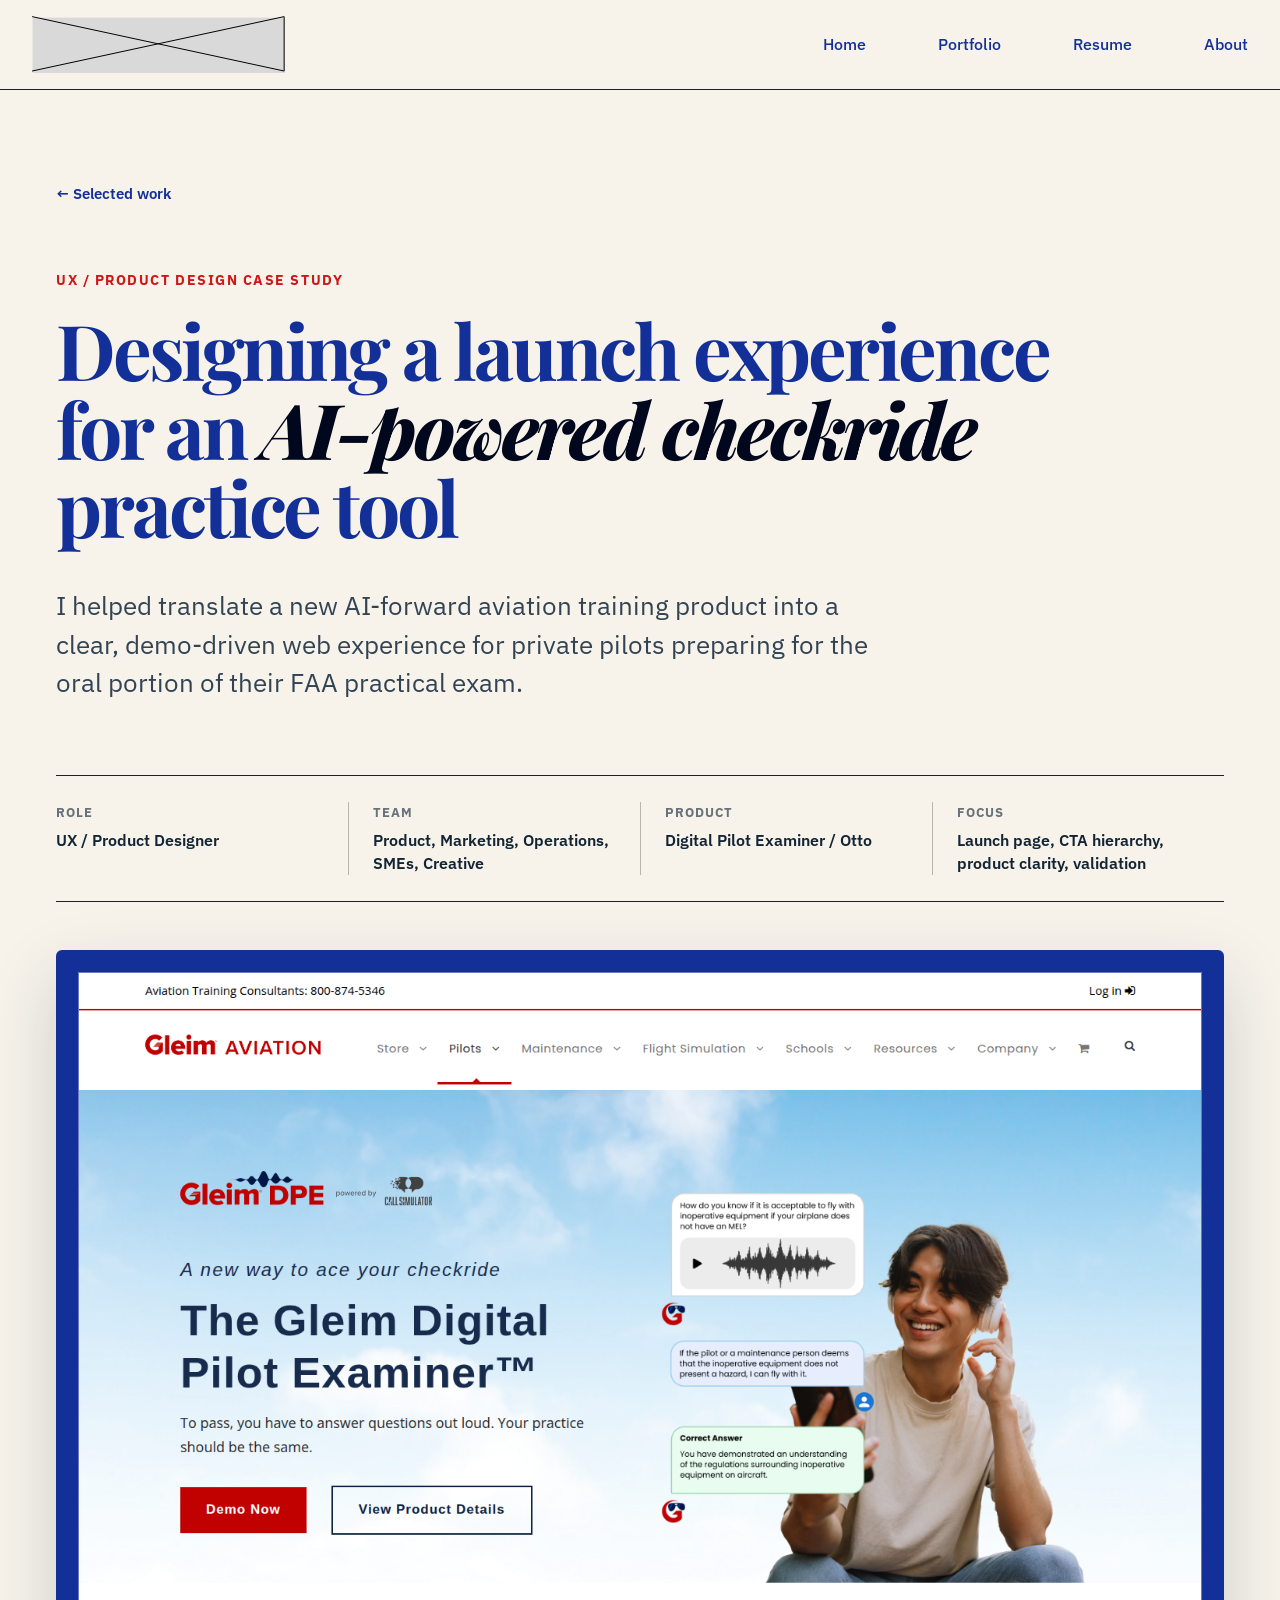
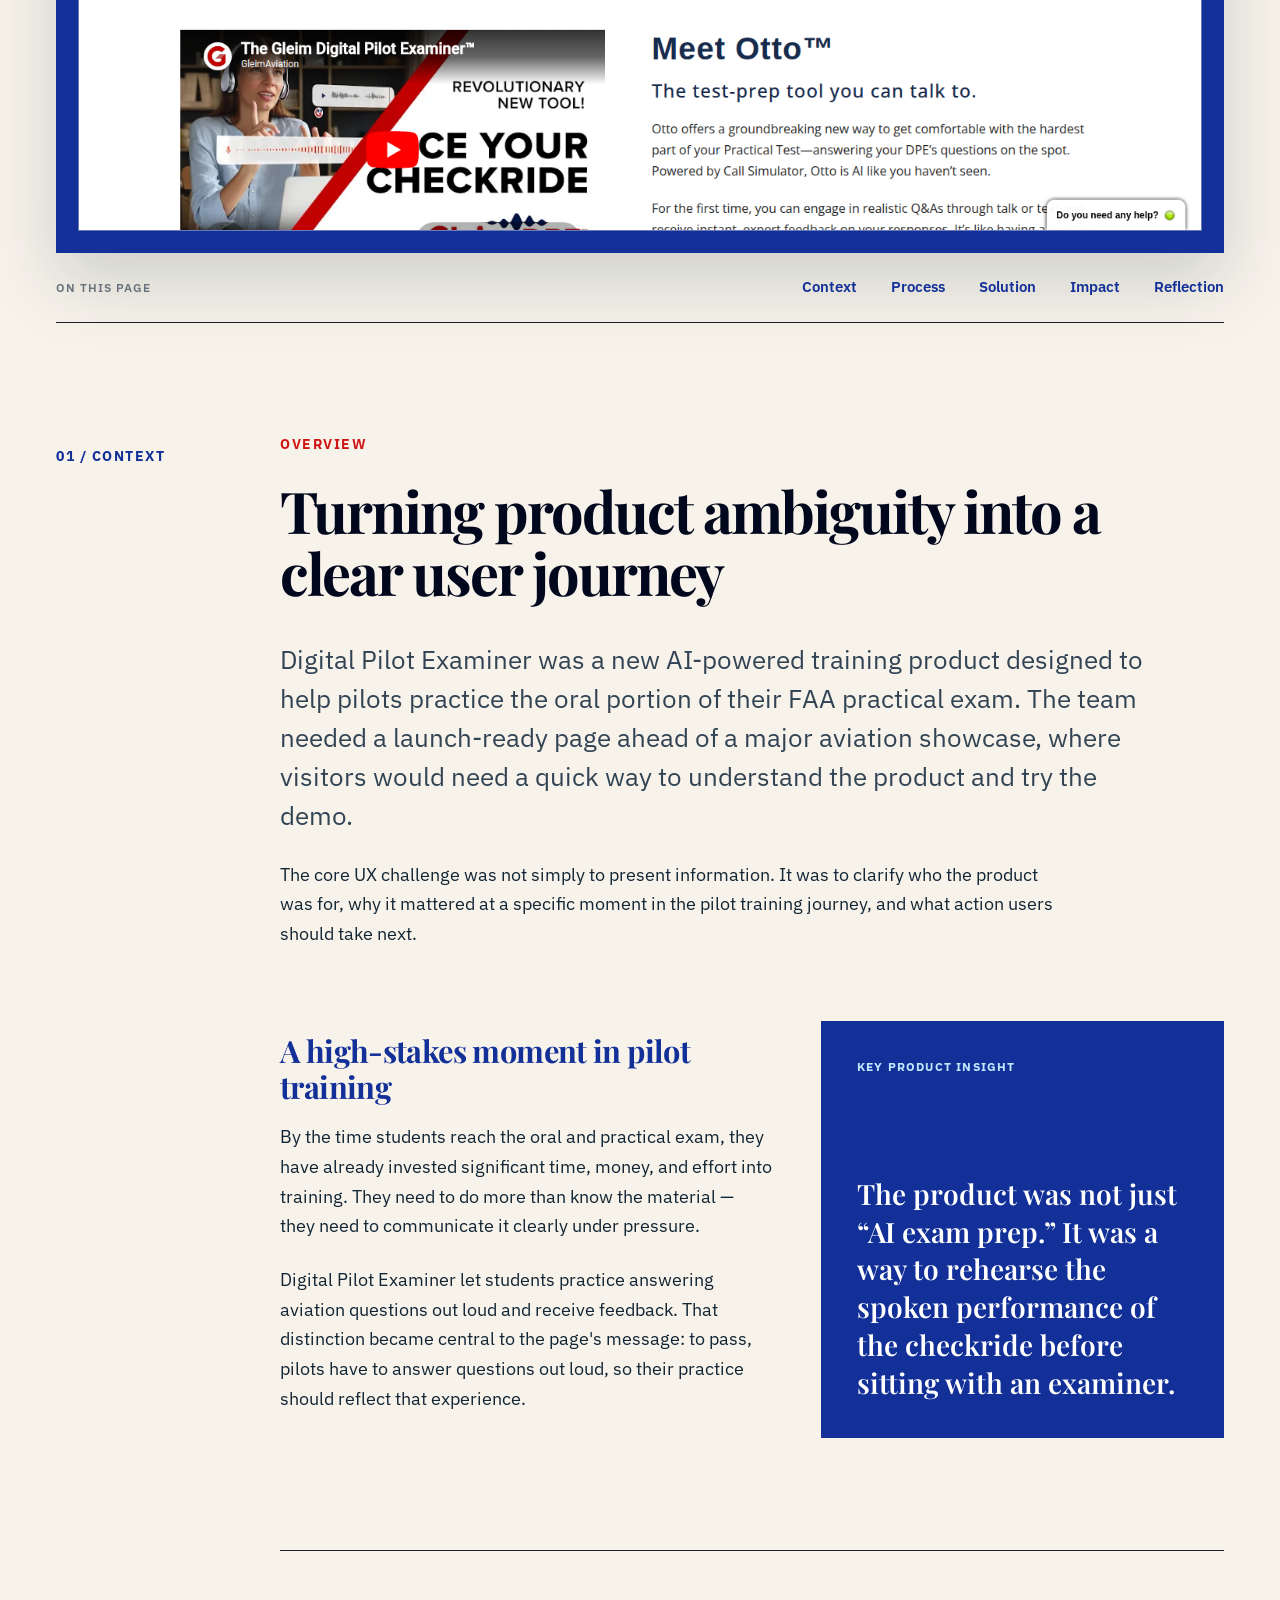
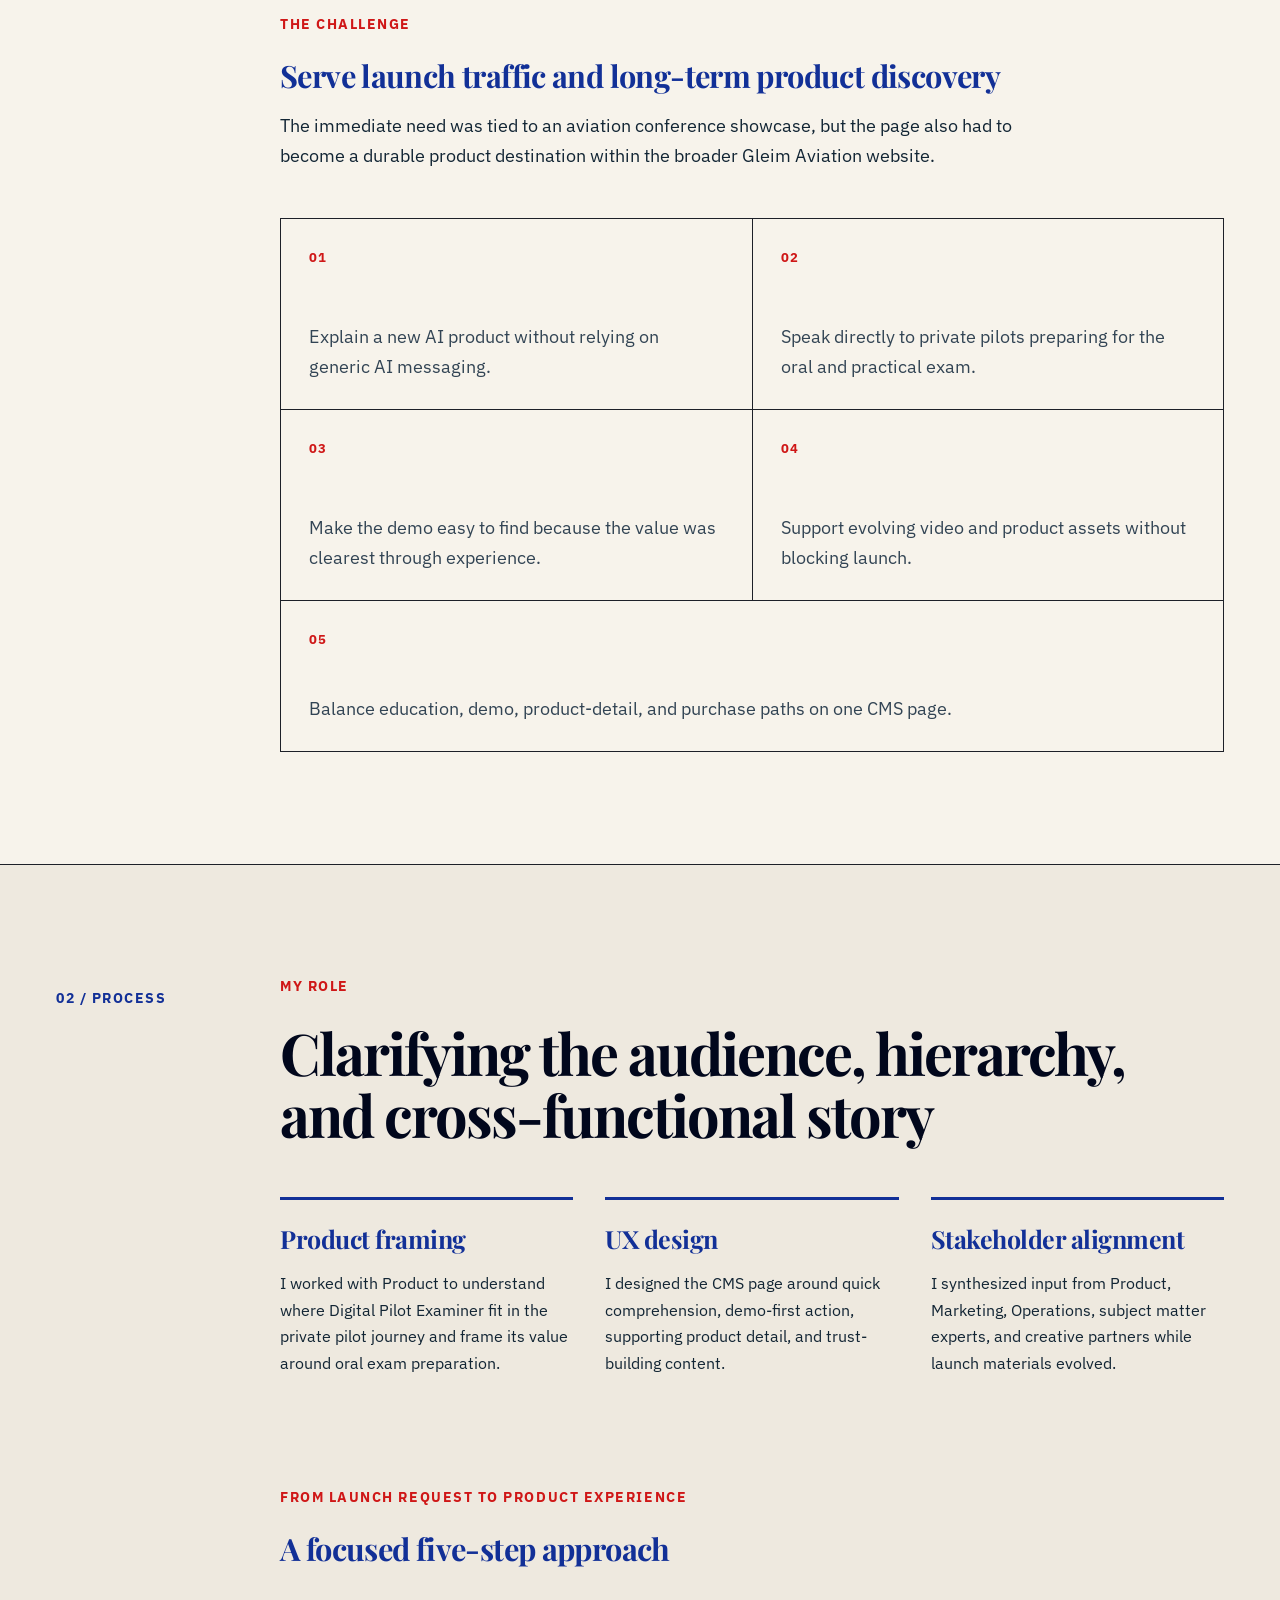
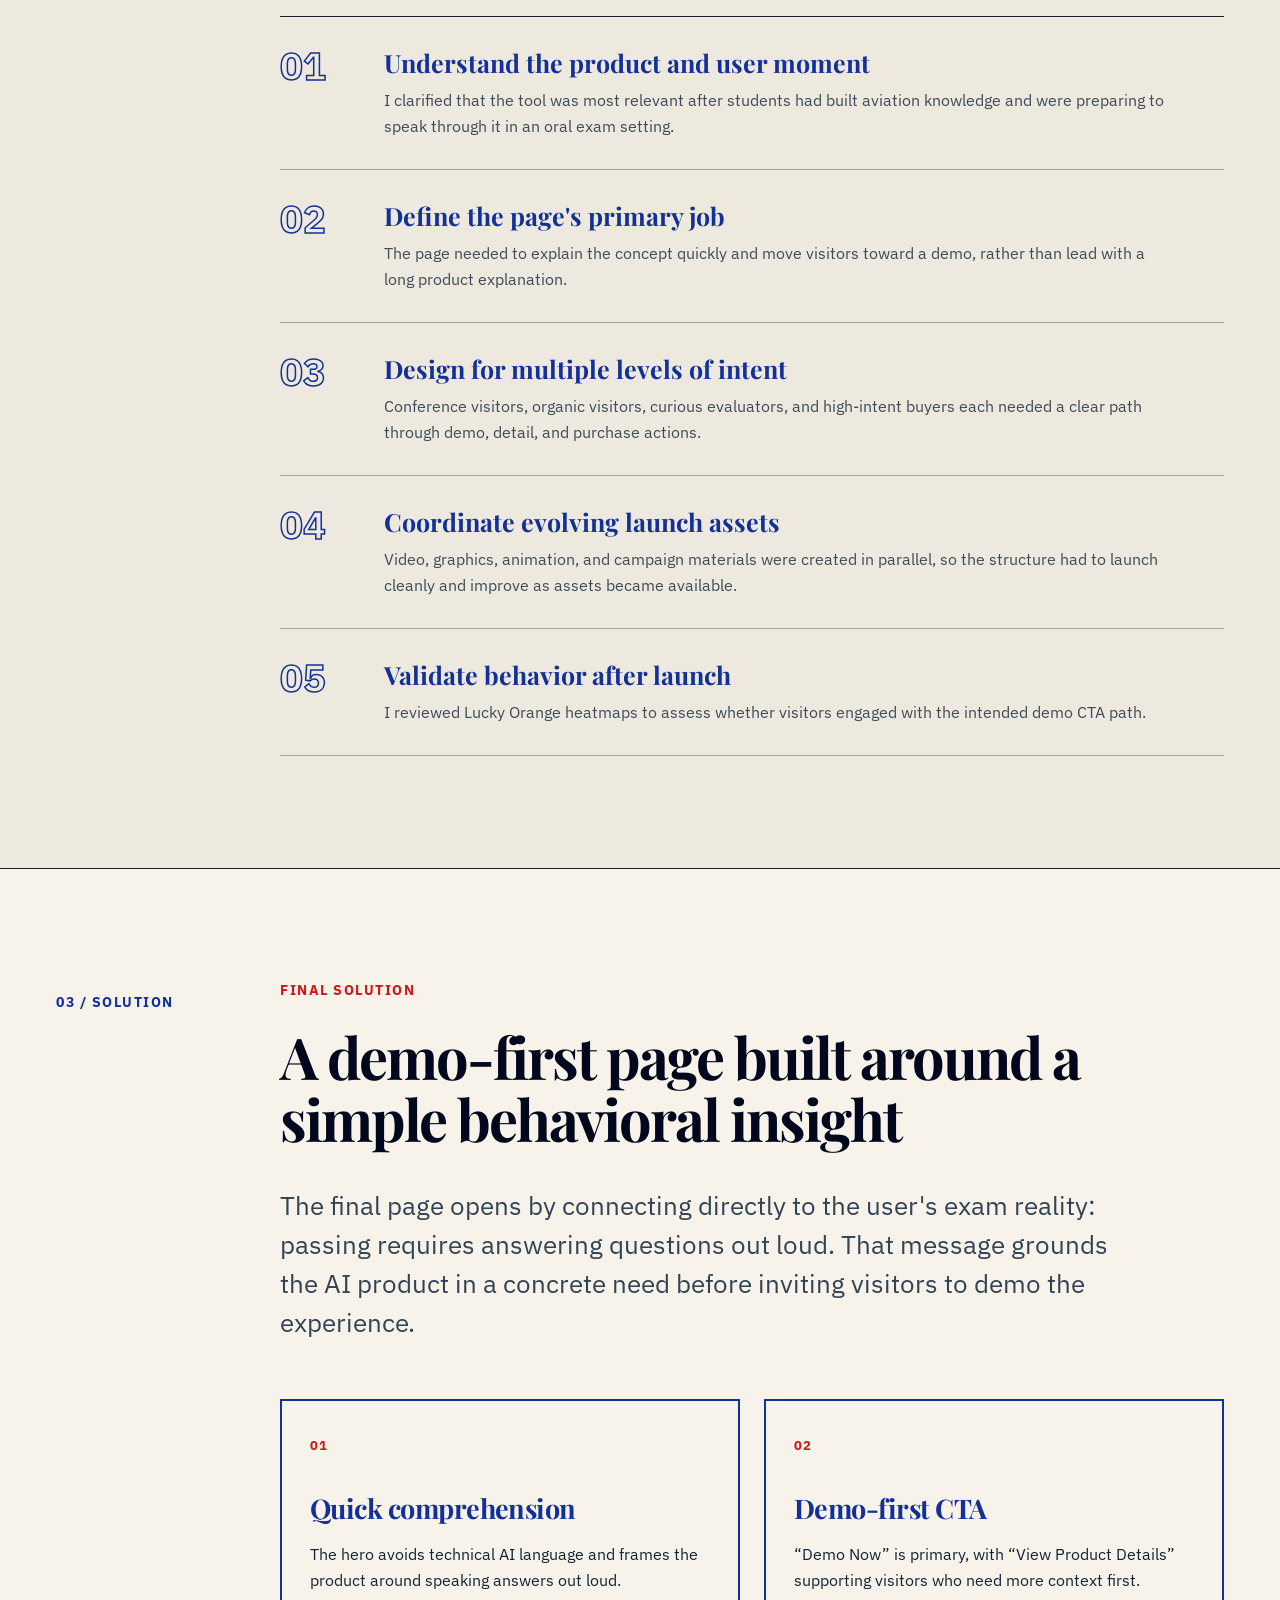
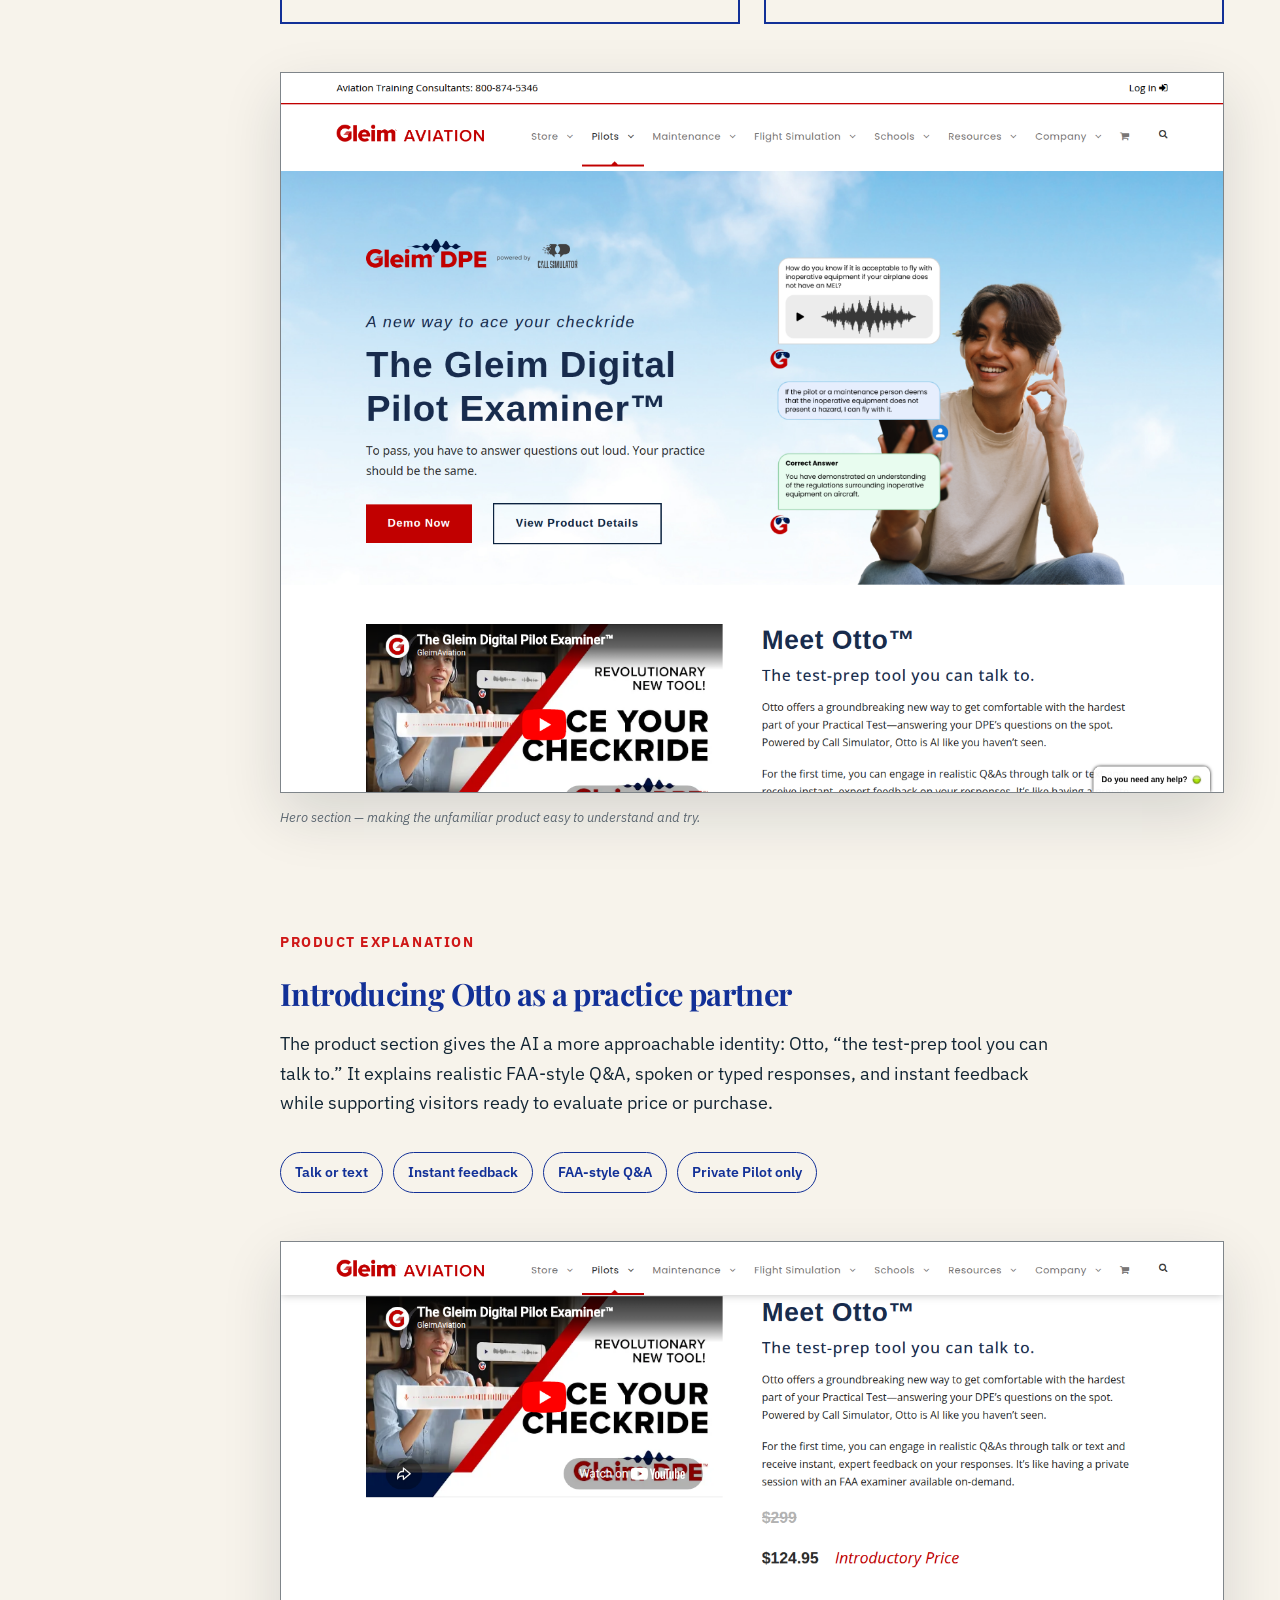
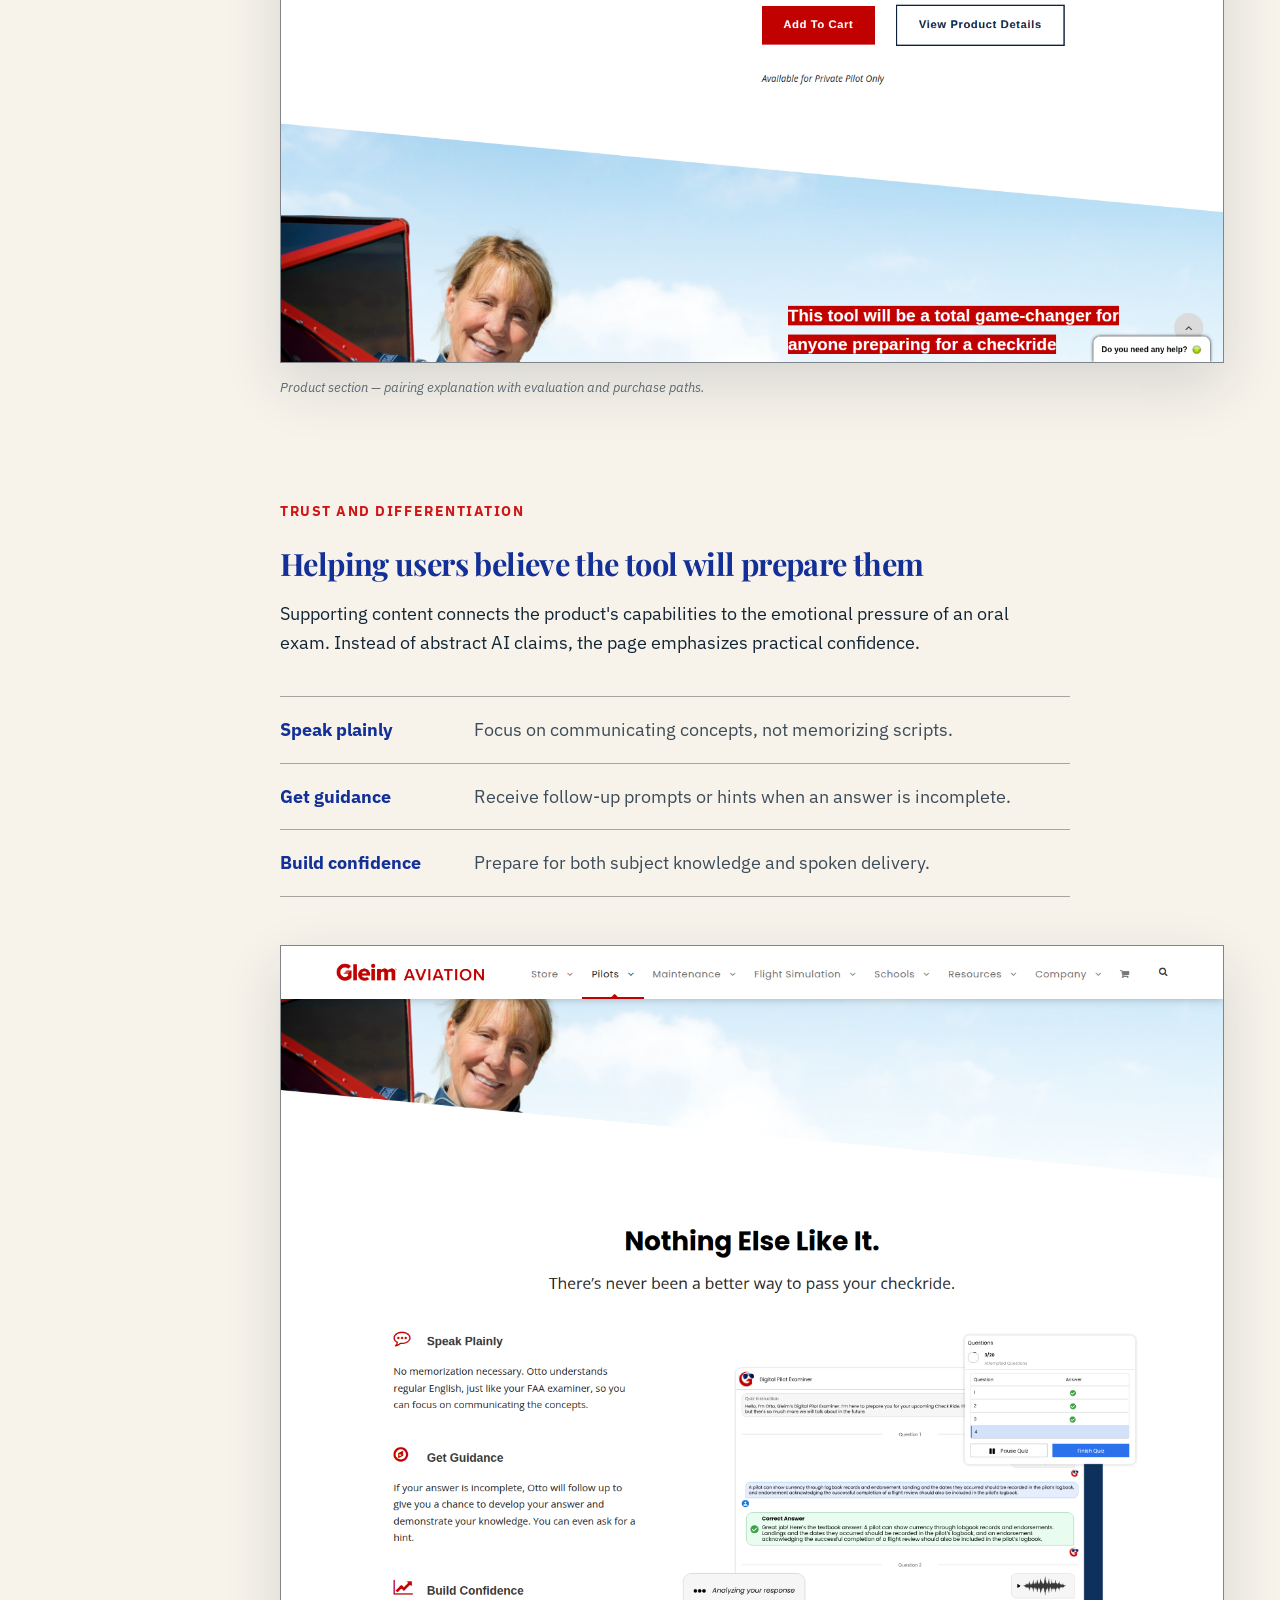
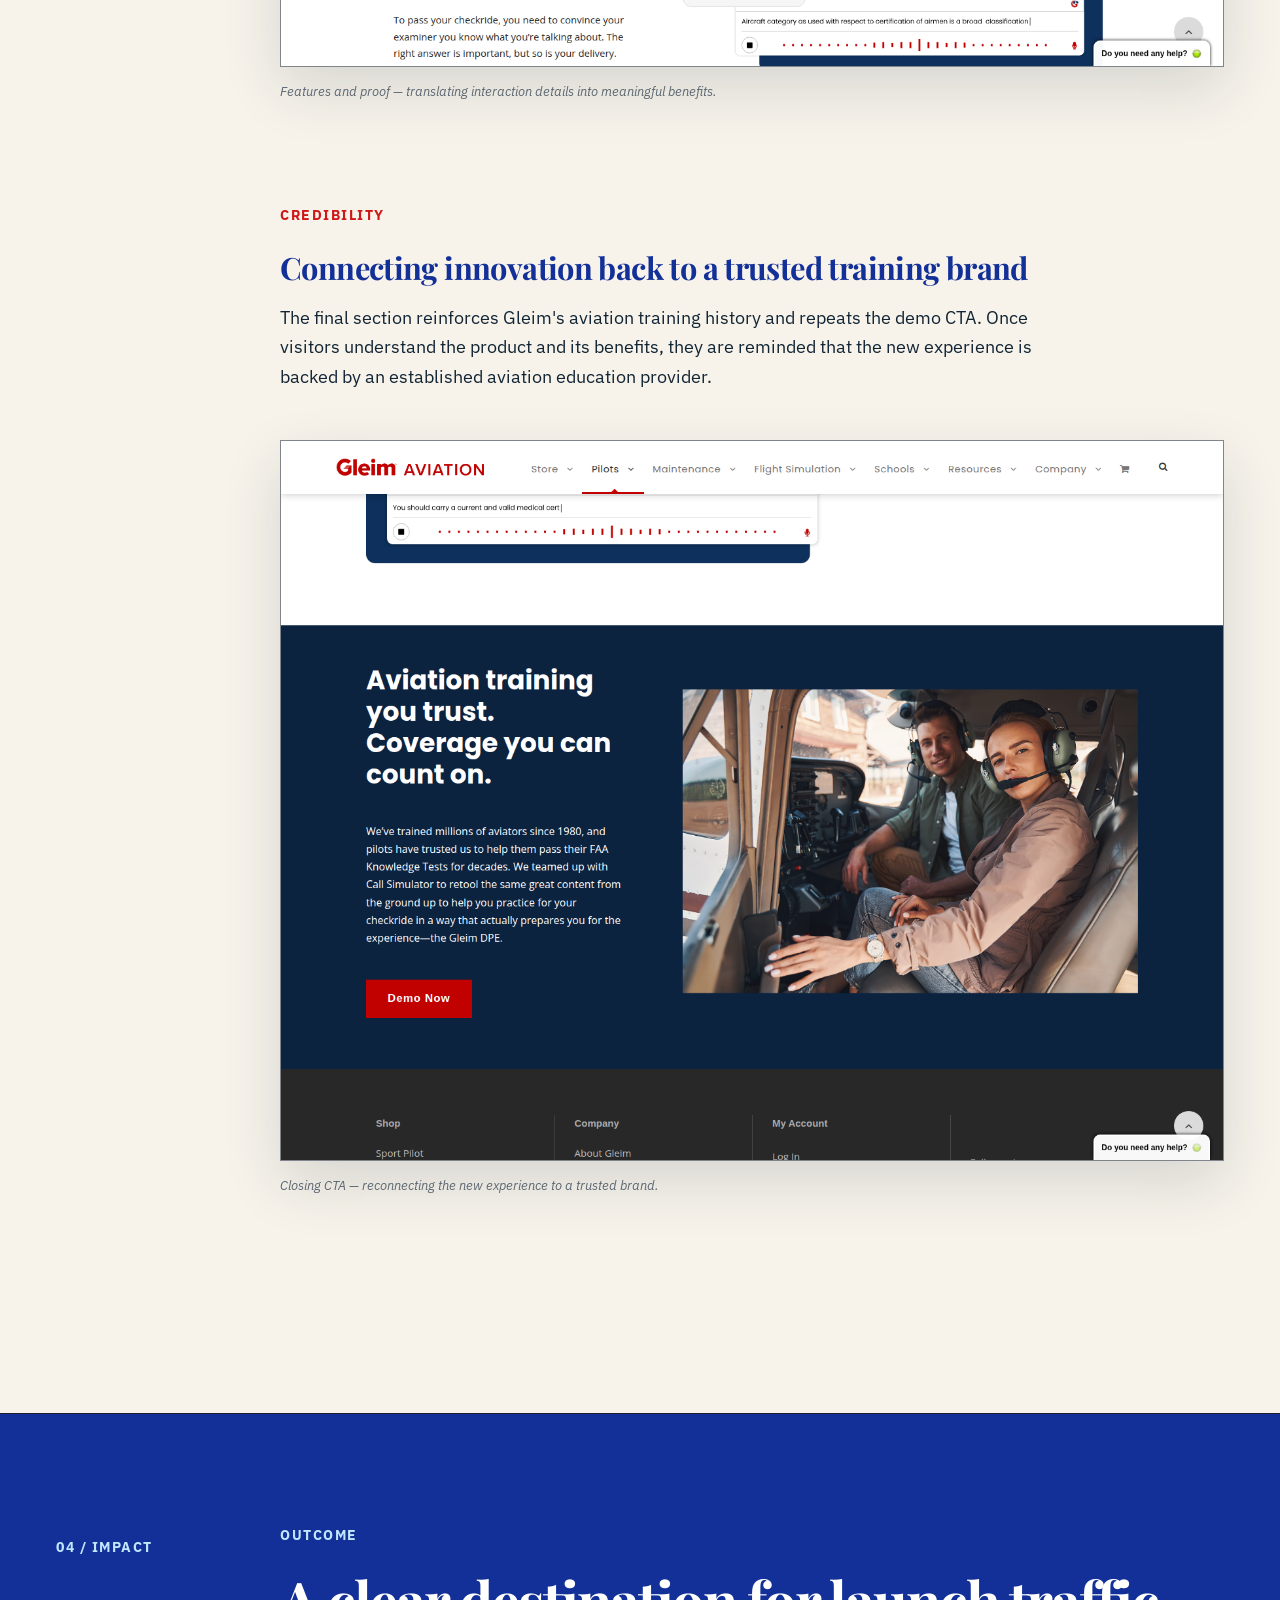
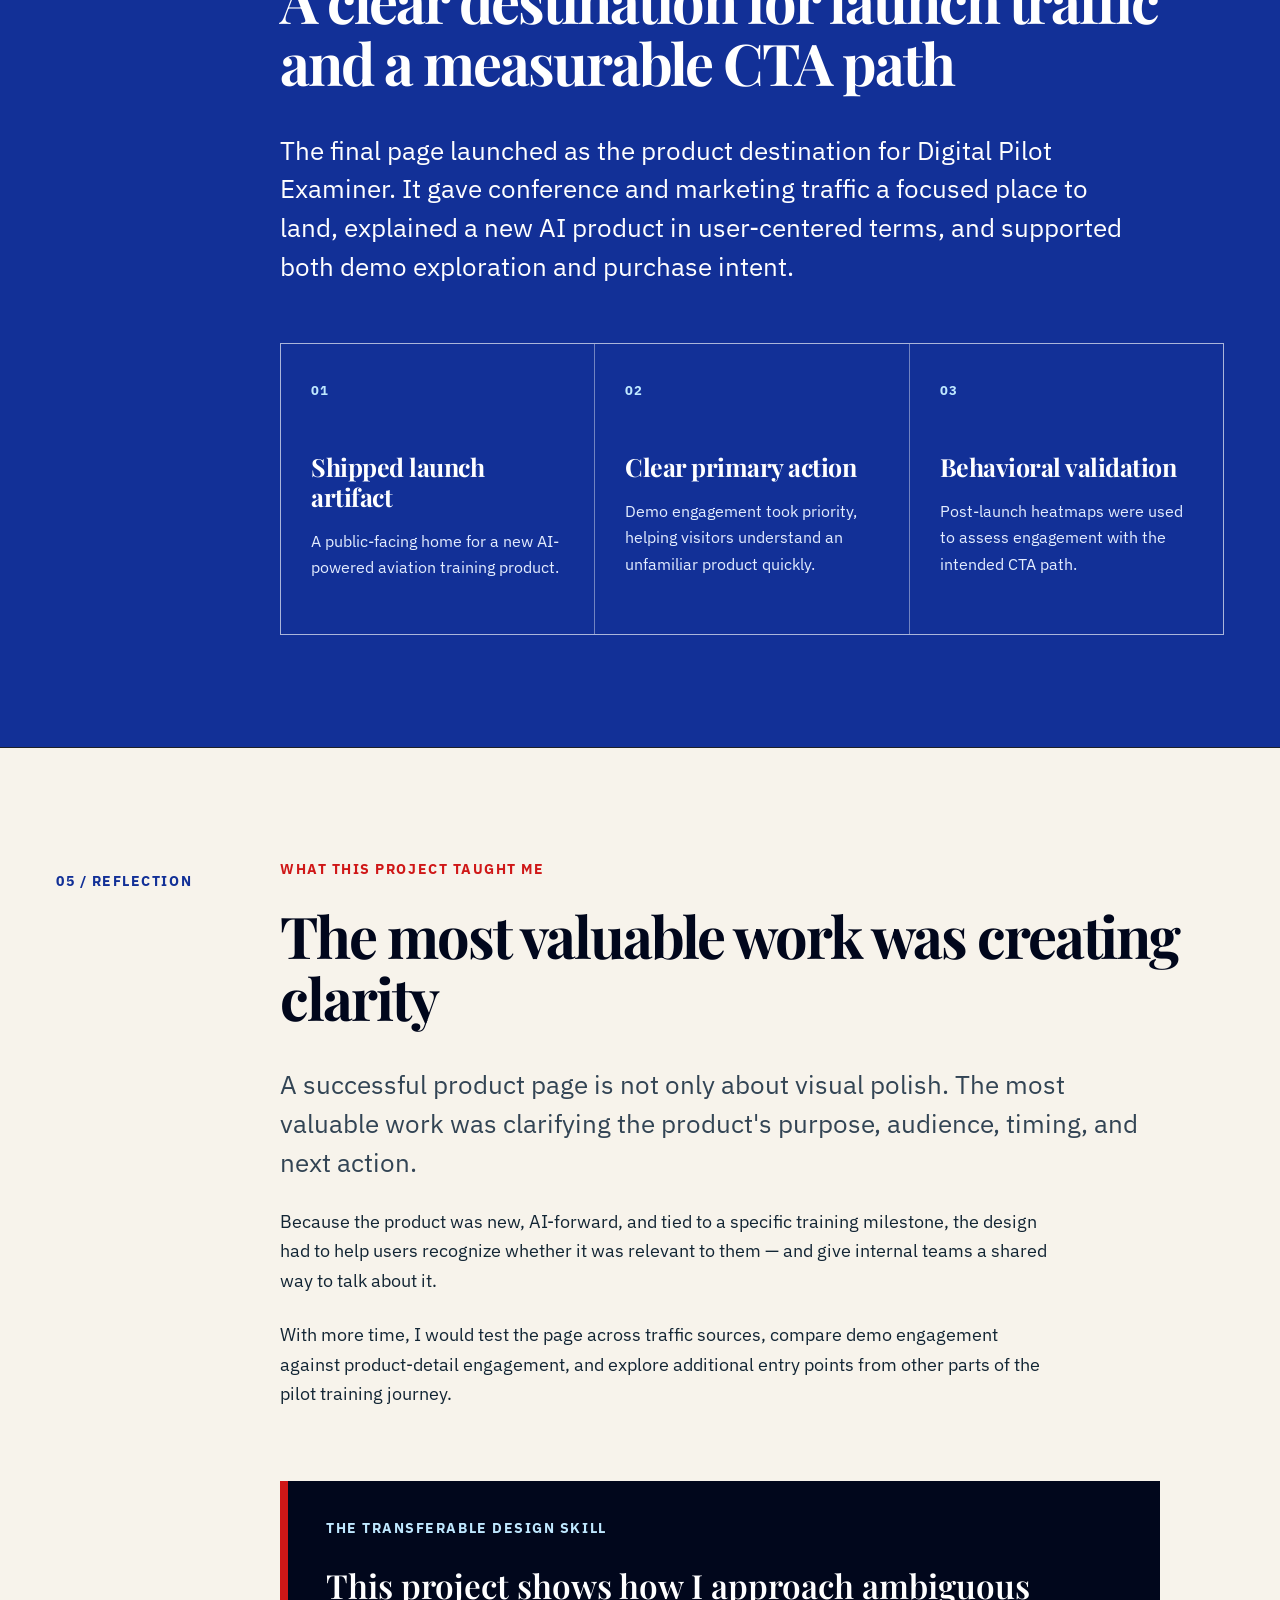
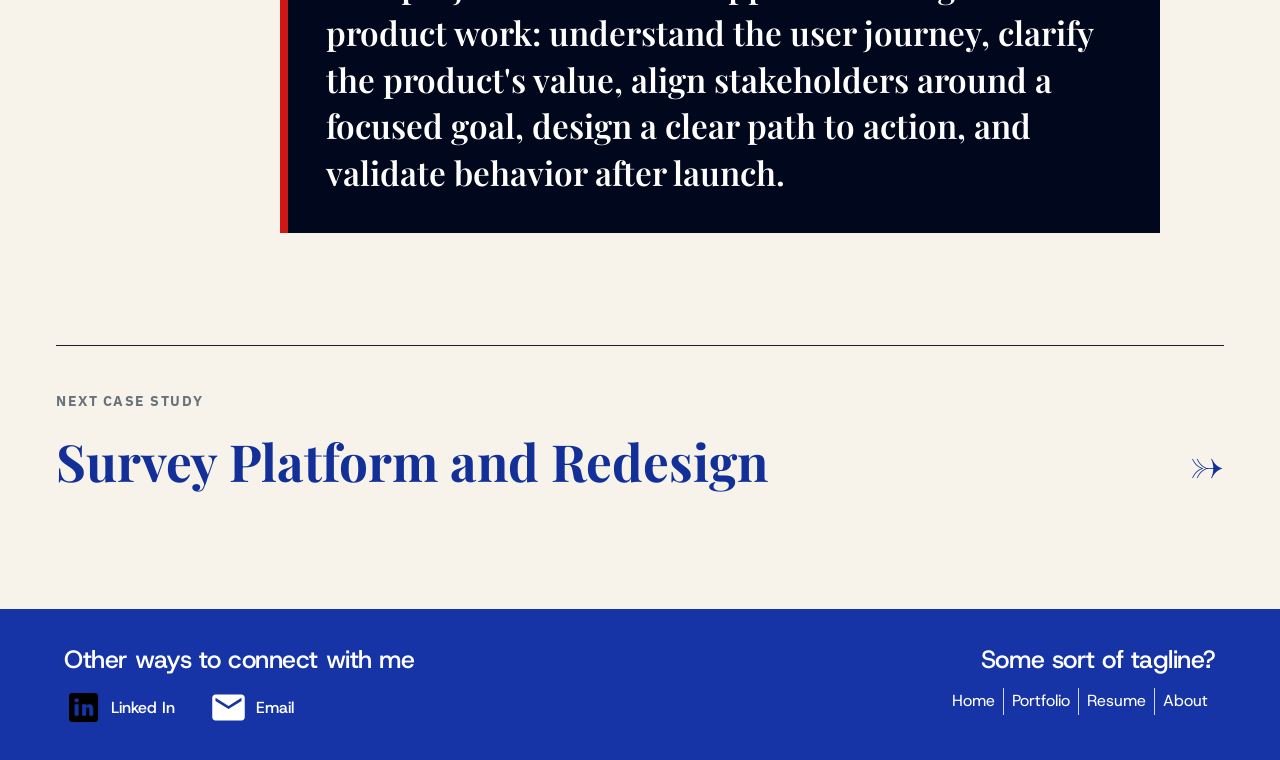
==== digital-pilot-examiner.html @ b59b5c56 "Merge pull request #1 from ElmerTucker/main Homepage rebuild, Digital Pilot Examiner case study, and" ====
<!DOCTYPE html>
<html lang="en">

<head>
    <meta charset="UTF-8" />
    <meta name="viewport" content="width=device-width, initial-scale=1.0" />
    <meta name="description"
        content="How Veronica Rodriguez designed a clear, demo-first launch experience for an AI-powered aviation training product." />
    <title>Digital Pilot Examiner Case Study — Veronica Rodriguez</title>

    <link rel="preconnect" href="https://fonts.googleapis.com">
    <link rel="preconnect" href="https://fonts.gstatic.com" crossorigin>
    <link
        href="https://fonts.googleapis.com/css2?family=Host+Grotesk:wght@400;500&family=IBM+Plex+Sans:ital,wght@0,400;0,500;0,600;0,700;1,400&family=Playfair+Display:ital,wght@0,600;0,700;0,800;1,800&display=swap"
        rel="stylesheet">
    <link rel="stylesheet" href="styles.css" />
</head>

<body class="case-study-page">
    <a class="skip-link" href="#case-study">Skip to case study</a>
    <div id="header"></div>

    <main id="case-study">
        <header class="case-hero">
            <div class="case-hero__copy">
                <a class="back-link" href="index.html#work">← Selected work</a>
                <p class="case-eyebrow">UX / Product Design Case Study</p>
                <h1>Designing a launch experience for an <em>AI-powered checkride</em> practice tool</h1>
                <p class="case-deck">
                    I helped translate a new AI-forward aviation training product into a clear, demo-driven web
                    experience for private pilots preparing for the oral portion of their FAA practical exam.
                </p>
            </div>

            <dl class="case-facts" aria-label="Project details">
                <div>
                    <dt>Role</dt>
                    <dd>UX / Product Designer</dd>
                </div>
                <div>
                    <dt>Team</dt>
                    <dd>Product, Marketing, Operations, SMEs, Creative</dd>
                </div>
                <div>
                    <dt>Product</dt>
                    <dd>Digital Pilot Examiner / Otto</dd>
                </div>
                <div>
                    <dt>Focus</dt>
                    <dd>Launch page, CTA hierarchy, product clarity, validation</dd>
                </div>
            </dl>

            <figure class="case-hero__visual">
                <img src="assets/digital-pilot-examiner.png"
                    alt="The completed Digital Pilot Examiner launch page with its demo-first hero and an introduction to Otto" />
            </figure>
        </header>

        <nav class="case-jumpnav" aria-label="Case study sections">
            <span>On this page</span>
            <a href="#context">Context</a>
            <a href="#process">Process</a>
            <a href="#solution">Solution</a>
            <a href="#impact">Impact</a>
            <a href="#reflection">Reflection</a>
        </nav>

        <article>
            <section class="case-section" id="context">
                <div class="case-section__label">
                    <p>01 / Context</p>
                </div>
                <div class="case-section__body">
                    <p class="section-kicker">Overview</p>
                    <h2>Turning product ambiguity into a clear user journey</h2>
                    <p class="case-lead">
                        Digital Pilot Examiner was a new AI-powered training product designed to help pilots practice
                        the oral portion of their FAA practical exam. The team needed a launch-ready page ahead of a
                        major aviation showcase, where visitors would need a quick way to understand the product and
                        try the demo.
                    </p>
                    <p>
                        The core UX challenge was not simply to present information. It was to clarify who the product
                        was for, why it mattered at a specific moment in the pilot training journey, and what action
                        users should take next.
                    </p>

                    <div class="context-split">
                        <div>
                            <h3>A high-stakes moment in pilot training</h3>
                            <p>
                                By the time students reach the oral and practical exam, they have already invested
                                significant time, money, and effort into training. They need to do more than know the
                                material — they need to communicate it clearly under pressure.
                            </p>
                            <p>
                                Digital Pilot Examiner let students practice answering aviation questions out loud and
                                receive feedback. That distinction became central to the page's message: to pass,
                                pilots have to answer questions out loud, so their practice should reflect that
                                experience.
                            </p>
                        </div>
                        <aside class="insight-card">
                            <p class="insight-card__label">Key product insight</p>
                            <p>The product was not just “AI exam prep.” It was a way to rehearse the spoken performance
                                of the checkride before sitting with an examiner.</p>
                        </aside>
                    </div>

                    <div class="challenge-block">
                        <p class="section-kicker">The challenge</p>
                        <h3>Serve launch traffic and long-term product discovery</h3>
                        <p>
                            The immediate need was tied to an aviation conference showcase, but the page also had to
                            become a durable product destination within the broader Gleim Aviation website.
                        </p>
                        <ul class="constraint-grid">
                            <li><span>01</span>Explain a new AI product without relying on generic AI messaging.</li>
                            <li><span>02</span>Speak directly to private pilots preparing for the oral and practical
                                exam.</li>
                            <li><span>03</span>Make the demo easy to find because the value was clearest through
                                experience.</li>
                            <li><span>04</span>Support evolving video and product assets without blocking launch.</li>
                            <li><span>05</span>Balance education, demo, product-detail, and purchase paths on one CMS
                                page.</li>
                        </ul>
                    </div>
                </div>
            </section>

            <section class="case-section case-section--tinted" id="process">
                <div class="case-section__label">
                    <p>02 / Process</p>
                </div>
                <div class="case-section__body">
                    <p class="section-kicker">My role</p>
                    <h2>Clarifying the audience, hierarchy, and cross-functional story</h2>

                    <div class="role-grid">
                        <div>
                            <h3>Product framing</h3>
                            <p>I worked with Product to understand where Digital Pilot Examiner fit in the private
                                pilot journey and frame its value around oral exam preparation.</p>
                        </div>
                        <div>
                            <h3>UX design</h3>
                            <p>I designed the CMS page around quick comprehension, demo-first action, supporting
                                product detail, and trust-building content.</p>
                        </div>
                        <div>
                            <h3>Stakeholder alignment</h3>
                            <p>I synthesized input from Product, Marketing, Operations, subject matter experts, and
                                creative partners while launch materials evolved.</p>
                        </div>
                    </div>

                    <div class="process-heading">
                        <p class="section-kicker">From launch request to product experience</p>
                        <h3>A focused five-step approach</h3>
                    </div>

                    <ol class="process-list">
                        <li>
                            <div class="process-list__number">01</div>
                            <div>
                                <h4>Understand the product and user moment</h4>
                                <p>I clarified that the tool was most relevant after students had built aviation
                                    knowledge and were preparing to speak through it in an oral exam setting.</p>
                            </div>
                        </li>
                        <li>
                            <div class="process-list__number">02</div>
                            <div>
                                <h4>Define the page's primary job</h4>
                                <p>The page needed to explain the concept quickly and move visitors toward a demo,
                                    rather than lead with a long product explanation.</p>
                            </div>
                        </li>
                        <li>
                            <div class="process-list__number">03</div>
                            <div>
                                <h4>Design for multiple levels of intent</h4>
                                <p>Conference visitors, organic visitors, curious evaluators, and high-intent buyers
                                    each needed a clear path through demo, detail, and purchase actions.</p>
                            </div>
                        </li>
                        <li>
                            <div class="process-list__number">04</div>
                            <div>
                                <h4>Coordinate evolving launch assets</h4>
                                <p>Video, graphics, animation, and campaign materials were created in parallel, so the
                                    structure had to launch cleanly and improve as assets became available.</p>
                            </div>
                        </li>
                        <li>
                            <div class="process-list__number">05</div>
                            <div>
                                <h4>Validate behavior after launch</h4>
                                <p>I reviewed Lucky Orange heatmaps to assess whether visitors engaged with the
                                    intended demo CTA path.</p>
                            </div>
                        </li>
                    </ol>
                </div>
            </section>

            <section class="case-section" id="solution">
                <div class="case-section__label">
                    <p>03 / Solution</p>
                </div>
                <div class="case-section__body">
                    <p class="section-kicker">Final solution</p>
                    <h2>A demo-first page built around a simple behavioral insight</h2>
                    <p class="case-lead">
                        The final page opens by connecting directly to the user's exam reality: passing requires
                        answering questions out loud. That message grounds the AI product in a concrete need before
                        inviting visitors to demo the experience.
                    </p>

                    <div class="solution-principles">
                        <div>
                            <span>01</span>
                            <h3>Quick comprehension</h3>
                            <p>The hero avoids technical AI language and frames the product around speaking answers out
                                loud.</p>
                        </div>
                        <div>
                            <span>02</span>
                            <h3>Demo-first CTA</h3>
                            <p>“Demo Now” is primary, with “View Product Details” supporting visitors who need more
                                context first.</p>
                        </div>
                    </div>

                    <figure class="browser-shot">
                        <img src="assets/digital-pilot-examiner.png"
                            alt="Digital Pilot Examiner hero centered on spoken checkride practice, with Demo Now and View Product Details actions" />
                        <figcaption>Hero section — making the unfamiliar product easy to understand and try.</figcaption>
                    </figure>

                    <div class="solution-copy">
                        <p class="section-kicker">Product explanation</p>
                        <h3>Introducing Otto as a practice partner</h3>
                        <p>
                            The product section gives the AI a more approachable identity: Otto, “the test-prep tool
                            you can talk to.” It explains realistic FAA-style Q&amp;A, spoken or typed responses, and
                            instant feedback while supporting visitors ready to evaluate price or purchase.
                        </p>
                        <ul class="tag-list" aria-label="Product capabilities">
                            <li>Talk or text</li>
                            <li>Instant feedback</li>
                            <li>FAA-style Q&amp;A</li>
                            <li>Private Pilot only</li>
                        </ul>
                    </div>

                    <figure class="browser-shot">
                        <img src="assets/dpe-meet-otto.png"
                            alt="Meet Otto section combining a demo video, concise product explanation, pricing, and conversion actions"
                            loading="lazy" />
                        <figcaption>Product section — pairing explanation with evaluation and purchase paths.</figcaption>
                    </figure>

                    <div class="solution-copy">
                        <p class="section-kicker">Trust and differentiation</p>
                        <h3>Helping users believe the tool will prepare them</h3>
                        <p>
                            Supporting content connects the product's capabilities to the emotional pressure of an
                            oral exam. Instead of abstract AI claims, the page emphasizes practical confidence.
                        </p>
                        <ul class="benefit-list">
                            <li><strong>Speak plainly</strong><span>Focus on communicating concepts, not memorizing
                                    scripts.</span></li>
                            <li><strong>Get guidance</strong><span>Receive follow-up prompts or hints when an answer is
                                    incomplete.</span></li>
                            <li><strong>Build confidence</strong><span>Prepare for both subject knowledge and spoken
                                    delivery.</span></li>
                        </ul>
                    </div>

                    <figure class="browser-shot">
                        <img src="assets/dpe-features-proof.png"
                            alt="Benefits section pairing confidence-building messages with examples of typed and spoken product interactions"
                            loading="lazy" />
                        <figcaption>Features and proof — translating interaction details into meaningful benefits.</figcaption>
                    </figure>

                    <div class="solution-copy">
                        <p class="section-kicker">Credibility</p>
                        <h3>Connecting innovation back to a trusted training brand</h3>
                        <p>
                            The final section reinforces Gleim's aviation training history and repeats the demo CTA.
                            Once visitors understand the product and its benefits, they are reminded that the new
                            experience is backed by an established aviation education provider.
                        </p>
                    </div>

                    <figure class="browser-shot">
                        <img src="assets/dpe-credibility-cta.png"
                            alt="Dark blue credibility section connecting the product to Gleim's aviation training history and repeating the Demo Now action"
                            loading="lazy" />
                        <figcaption>Closing CTA — reconnecting the new experience to a trusted brand.</figcaption>
                    </figure>
                </div>
            </section>

            <section class="case-section outcome-section" id="impact">
                <div class="case-section__label">
                    <p>04 / Impact</p>
                </div>
                <div class="case-section__body">
                    <p class="section-kicker">Outcome</p>
                    <h2>A clear destination for launch traffic and a measurable CTA path</h2>
                    <p class="case-lead">
                        The final page launched as the product destination for Digital Pilot Examiner. It gave
                        conference and marketing traffic a focused place to land, explained a new AI product in
                        user-centered terms, and supported both demo exploration and purchase intent.
                    </p>

                    <div class="outcome-grid">
                        <div>
                            <span>01</span>
                            <h3>Shipped launch artifact</h3>
                            <p>A public-facing home for a new AI-powered aviation training product.</p>
                        </div>
                        <div>
                            <span>02</span>
                            <h3>Clear primary action</h3>
                            <p>Demo engagement took priority, helping visitors understand an unfamiliar product
                                quickly.</p>
                        </div>
                        <div>
                            <span>03</span>
                            <h3>Behavioral validation</h3>
                            <p>Post-launch heatmaps were used to assess engagement with the intended CTA path.</p>
                        </div>
                    </div>
                </div>
            </section>

            <section class="case-section reflection-section" id="reflection">
                <div class="case-section__label">
                    <p>05 / Reflection</p>
                </div>
                <div class="case-section__body">
                    <p class="section-kicker">What this project taught me</p>
                    <h2>The most valuable work was creating clarity</h2>
                    <p class="case-lead">
                        A successful product page is not only about visual polish. The most valuable work was clarifying
                        the product's purpose, audience, timing, and next action.
                    </p>
                    <p>
                        Because the product was new, AI-forward, and tied to a specific training milestone, the design
                        had to help users recognize whether it was relevant to them — and give internal teams a shared
                        way to talk about it.
                    </p>
                    <p>
                        With more time, I would test the page across traffic sources, compare demo engagement against
                        product-detail engagement, and explore additional entry points from other parts of the pilot
                        training journey.
                    </p>

                    <blockquote class="transferable-skill">
                        <p class="section-kicker">The transferable design skill</p>
                        <p>This project shows how I approach ambiguous product work: understand the user journey,
                            clarify the product's value, align stakeholders around a focused goal, design a clear path
                            to action, and validate behavior after launch.</p>
                    </blockquote>
                </div>
            </section>
        </article>

        <aside class="next-project" aria-labelledby="next-project-title">
            <p>Next case study</p>
            <a href="surveys.html" id="next-project-title">
                <span>Survey Platform and Redesign</span>
                <span aria-hidden="true">→</span>
            </a>
        </aside>
    </main>

    <div id="footer"></div>

    <script>
        document.addEventListener("DOMContentLoaded", async function () {
            const [header, footer] = await Promise.all([
                fetch("partials/header.html"),
                fetch("partials/footer.html")
            ]);

            document.getElementById("header").innerHTML = await header.text();
            document.getElementById("footer").innerHTML = await footer.text();
        });
    </script>
</body>

</html>
---- styles.css ----
:root {
    --canvas: #f7f3eb;
    --card: #f8f4eb;
    --blue: #123097;
    --button: #13316c;
    --footer: #1634a6;
    --ink: #122534;
    --black: #01071c;
    --rule: #1d2028;
}

* {
    box-sizing: border-box;
}

html {
    scroll-behavior: smooth;
}

body {
    margin: 0;
}

.home-page {
    min-width: 0;
    overflow-x: hidden;
    background: var(--canvas);
    color: var(--ink);
    font-family: "IBM Plex Sans", sans-serif;
}

a {
    color: inherit;
}

.site-header {
    min-height: 89px;
    padding: 16px 32px;
    border-bottom: 1px solid var(--rule);
    display: flex;
    align-items: center;
    justify-content: space-between;
    gap: 32px;
    background: var(--canvas);
}

.site-brand {
    display: block;
    width: 253px;
    height: 57px;
    flex: 0 0 auto;
}

.site-brand img {
    display: block;
    width: 100%;
    height: 100%;
    object-fit: fill;
}

.site-nav {
    display: flex;
    align-items: center;
    gap: 72px;
    font-size: 16px;
    font-weight: 500;
    color: var(--blue);
}

.site-nav a,
.footer-nav a,
.contact-links a {
    text-decoration: none;
}

.site-nav a,
.footer-nav a {
    position: relative;
}

.site-nav a::after,
.footer-nav a::after {
    content: "";
    position: absolute;
    right: 0;
    bottom: -4px;
    left: 0;
    height: 1px;
    background: currentColor;
    transform: scaleX(0);
    transform-origin: right;
    transition: transform 180ms ease;
}

.site-nav a:hover::after,
.site-nav a:focus-visible::after,
.footer-nav a:hover::after,
.footer-nav a:focus-visible::after {
    transform: scaleX(1);
    transform-origin: left;
}

[aria-disabled="true"] {
    cursor: default;
}

.hero {
    min-height: 408px;
    margin-top: 63px;
    padding: 32px 64px;
    display: flex;
    align-items: center;
    justify-content: center;
}

.hero h1 {
    max-width: 1021px;
    margin: 0;
    color: var(--blue);
    font-family: "Playfair Display", serif;
    font-size: clamp(44px, 4vw, 57px);
    font-weight: 600;
    line-height: 1.5;
    letter-spacing: -0.019em;
    text-align: center;
}

.hero em {
    font-weight: 800;
}

.hero span {
    display: block;
    margin-top: 42px;
    color: var(--black);
    font-weight: 800;
}

.work {
    padding: 0 56px;
}

.section-heading {
    width: 100%;
    height: 65px;
    display: flex;
    align-items: center;
    gap: 16px;
}

.section-heading h2 {
    margin: 0;
    color: var(--blue);
    font-family: "Playfair Display", serif;
    font-size: 43px;
    font-weight: 800;
    line-height: 1.5;
    letter-spacing: -0.019em;
    white-space: nowrap;
}

.section-heading span {
    height: 2px;
    flex: 1;
    background: #7ca4ff;
}

.project-list {
    margin-top: 37px;
    display: grid;
    gap: 36px;
}

.project-card {
    min-height: 427px;
    padding: 30px;
    border: 3px solid var(--blue);
    border-radius: 4px;
    display: grid;
    grid-template-columns: minmax(0, 601fr) minmax(0, 599fr);
    align-items: center;
    gap: 64px;
    background: transparent;
}

.project-card:first-child {
    min-height: 445px;
    padding-block: 38px;
    background: var(--card);
}

.project-visual {
    width: 100%;
    aspect-ratio: 601 / 363;
    overflow: hidden;
    border: 1px solid var(--rule);
    border-radius: 4px;
    background: var(--canvas);
}

.project-visual>img {
    display: block;
    width: 100%;
    height: 100%;
    object-fit: cover;
}

.project-card--pilot .project-visual>img {
    object-position: top center;
}

.figma-crop {
    position: relative;
}

.figma-crop>img {
    position: absolute;
    width: 239.6%;
    max-width: none;
    height: auto;
    left: -14.64%;
    object-fit: initial;
}

.project-card--survey .figma-crop>img {
    top: -211.05%;
}

.project-card--placeholder .figma-crop>img {
    top: -469.15%;
}

.project-copy {
    min-width: 0;
    display: flex;
    flex-direction: column;
    align-items: flex-start;
    gap: 36px;
}

.project-title-row {
    width: 100%;
    display: flex;
    align-items: center;
    gap: 24px;
}

.project-number {
    flex: 0 0 auto;
    color: transparent;
    font-family: "IBM Plex Sans", sans-serif;
    font-size: clamp(60px, 5.4vw, 78px);
    font-weight: 700;
    line-height: 1;
    letter-spacing: -0.019em;
    -webkit-text-stroke: 2px var(--rule);
}

.project-copy h3 {
    margin: 0;
    color: var(--blue);
    font-family: "Playfair Display", serif;
    font-size: clamp(31px, 2.8vw, 39px);
    font-weight: 700;
    line-height: 1.5;
    letter-spacing: 0.001em;
}

.project-copy p {
    width: 100%;
    margin: 0;
    color: var(--ink);
    font-size: 18px;
    line-height: 1.5;
    letter-spacing: -0.019em;
}

.project-button {
    display: inline-flex;
    align-items: center;
    justify-content: center;
    min-height: 56px;
    padding: 16px;
    border-radius: 3px;
    background: var(--button);
    color: white;
    font-size: 16px;
    font-weight: 600;
    line-height: 1.5;
    letter-spacing: -0.019em;
    text-decoration: none;
    transition: transform 160ms ease, background 160ms ease;
}

a.project-button:hover,
a.project-button:focus-visible {
    transform: translateY(-2px);
    background: var(--blue);
}

.project-button--disabled {
    opacity: 0.72;
}

.site-footer {
    min-height: 151px;
    margin-top: 56px;
    padding: 32px 64px;
    display: grid;
    grid-template-columns: 1fr 1fr;
    align-items: start;
    gap: 32px;
    background: var(--footer);
    color: white;
    font-family: "Host Grotesk", sans-serif;
}

.site-footer h2 {
    margin: 0;
    font-size: 25px;
    font-weight: 500;
    line-height: 1.5;
    letter-spacing: -0.019em;
}

.footer-contact,
.footer-nav-group {
    display: flex;
    flex-direction: column;
    gap: 10px;
}

.contact-links {
    display: flex;
    align-items: center;
    gap: 34px;
}

.contact-links a {
    display: inline-flex;
    align-items: center;
    gap: 8px;
    font-size: 16px;
    font-weight: 500;
}

.contact-links img {
    width: 39px;
    height: 39px;
    object-fit: contain;
}

.footer-nav-group {
    align-items: flex-end;
    text-align: right;
}

.footer-nav {
    display: flex;
    align-items: center;
    font-size: 16px;
}

.footer-nav a {
    padding: 0 8px;
    border-left: 1px solid rgba(255, 255, 255, 0.8);
}

.footer-nav a:first-child {
    border-left: 0;
}

@media (max-width: 960px) {
    .site-brand {
        width: 190px;
        height: 43px;
    }

    .site-nav {
        gap: 28px;
    }

    .hero {
        min-height: 360px;
        margin-top: 32px;
        padding-inline: 40px;
    }

    .work {
        padding-inline: 32px;
    }

    .project-card,
    .project-card:first-child {
        min-height: 0;
        padding: 28px;
        grid-template-columns: 1fr;
        gap: 32px;
    }

    .project-visual {
        max-width: 650px;
    }

    .project-copy {
        gap: 24px;
    }
}

@media (max-width: 680px) {
    .site-header {
        padding: 16px 20px;
        flex-wrap: wrap;
        gap: 12px;
    }

    .site-brand {
        width: 150px;
        height: 34px;
    }

    .site-nav {
        width: 100%;
        justify-content: space-between;
        gap: 10px;
        font-size: 14px;
    }

    .hero {
        min-height: 0;
        margin: 0;
        padding: 64px 24px 80px;
    }

    .hero h1 {
        font-size: clamp(36px, 10vw, 46px);
        line-height: 1.28;
        text-align: left;
    }

    .hero span {
        margin-top: 32px;
    }

    .work {
        padding-inline: 20px;
    }

    .section-heading {
        height: auto;
    }

    .section-heading h2 {
        font-size: 36px;
    }

    .project-list {
        margin-top: 28px;
        gap: 24px;
    }

    .project-card,
    .project-card:first-child {
        padding: 18px;
        border-width: 2px;
        gap: 24px;
    }

    .project-title-row {
        align-items: flex-start;
        gap: 14px;
    }

    .project-number {
        font-size: 54px;
    }

    .project-copy h3 {
        font-size: 30px;
        line-height: 1.25;
    }

    .project-copy p {
        font-size: 16px;
    }

    .site-footer {
        margin-top: 40px;
        padding: 32px 24px;
        grid-template-columns: 1fr;
    }

    .footer-nav-group {
        align-items: flex-start;
        text-align: left;
    }

    .footer-nav {
        flex-wrap: wrap;
    }

    .footer-nav a:first-child {
        padding-left: 0;
    }
}

@media (prefers-reduced-motion: reduce) {
    html {
        scroll-behavior: auto;
    }

    *,
    *::before,
    *::after {
        transition-duration: 0.01ms !important;
        animation-duration: 0.01ms !important;
        animation-iteration-count: 1 !important;
    }
}

/* Survey redesign case study */
.survey-page {
    --survey-blue: #123097;
    --survey-ink: #122534;
    --survey-line: #7ca4ff;
    --survey-pale: #e9efff;
    min-width: 0;
    overflow-x: hidden;
    background: var(--canvas);
    color: var(--survey-ink);
    font-family: "IBM Plex Sans", sans-serif;
    font-size: 16px;
    line-height: 1.62;
}

.survey-page .site-header {
    position: relative;
    z-index: 2;
}

.survey-page main {
    overflow: hidden;
}

.survey-shell {
    width: min(100% - 128px, 1312px);
    margin-inline: auto;
}

.survey-hero {
    min-height: 422px;
    padding-block: 112px 80px;
    display: grid;
    grid-template-columns: minmax(0, 1.45fr) minmax(220px, 0.62fr) minmax(180px, 0.5fr);
    align-items: start;
    gap: 72px;
}

.survey-eyebrow {
    margin: 0 0 12px;
    color: var(--survey-blue);
    font-size: 13px;
    font-weight: 700;
    letter-spacing: 0.14em;
    text-transform: uppercase;
}

.survey-hero h1,
.survey-page h2,
.survey-page h3,
.survey-page h4,
.survey-meta dt {
    font-family: "Playfair Display", serif;
}

.survey-hero h1 {
    margin: 0;
    color: var(--survey-blue);
    font-size: clamp(54px, 5.3vw, 77px);
    font-weight: 700;
    line-height: 1.05;
    letter-spacing: -0.035em;
}

.survey-meta {
    display: contents;
    margin: 0;
}

.survey-meta div {
    min-width: 0;
}

.survey-meta dt {
    margin-bottom: 18px;
    color: var(--survey-blue);
    font-size: 31px;
    font-weight: 700;
    line-height: 1.15;
}

.survey-meta dd {
    margin: 0;
    font-size: 14px;
    line-height: 1.55;
}

.survey-case-study {
    padding-bottom: 78px;
}

.survey-section {
    padding-block: 48px;
}

.survey-section + .survey-section {
    padding-top: 38px;
}

.survey-heading-row {
    margin-bottom: 24px;
    display: flex;
    align-items: center;
    gap: 20px;
}

.survey-heading-row h2,
.survey-centered-heading {
    margin: 0;
    color: var(--survey-blue);
    font-size: clamp(34px, 3.15vw, 45px);
    font-weight: 700;
    line-height: 1.15;
    letter-spacing: -0.025em;
}

.survey-heading-row span {
    height: 2px;
    flex: 1;
    background: var(--survey-line);
}

.survey-heading-row--small h2 {
    font-size: clamp(30px, 2.45vw, 37px);
}

.survey-intro {
    max-width: 1120px;
    margin: 0;
    font-size: 18px;
}

.survey-copy {
    display: grid;
    gap: 18px;
}

.survey-copy p,
.survey-section > p,
.survey-subsection > p {
    max-width: 1180px;
    margin: 0;
}

.survey-centered-heading {
    text-align: center;
}

.goal-grid {
    margin-top: 34px;
    display: grid;
    grid-template-columns: repeat(6, minmax(0, 1fr));
    gap: 38px 30px;
}

.goal-card {
    grid-column: span 2;
    text-align: center;
}

.goal-card--wide-left {
    grid-column: 2 / span 2;
}

.goal-card--wide-right {
    grid-column: 4 / span 2;
}

.goal-mark {
    position: relative;
    width: 112px;
    height: 104px;
    margin: 0 auto 18px;
    display: grid;
    place-items: center;
    overflow: hidden;
    border: 1px solid rgba(18, 48, 151, 0.14);
    border-radius: 3px;
    background: #dfe3ea;
    color: var(--survey-blue);
}

.goal-mark::before,
.goal-mark::after {
    content: "";
    position: absolute;
    border: 1px solid rgba(18, 48, 151, 0.32);
}

.goal-mark::before {
    width: 58px;
    height: 58px;
    border-radius: 50%;
}

.goal-mark::after {
    width: 84px;
    height: 1px;
    border-width: 1px 0 0;
    transform: rotate(-38deg);
}

.goal-mark span {
    position: relative;
    z-index: 1;
    width: 40px;
    height: 40px;
    display: grid;
    place-items: center;
    border-radius: 50%;
    background: var(--canvas);
    font-family: "Playfair Display", serif;
    font-size: 19px;
    font-weight: 800;
}

.goal-mark--business::after {
    transform: rotate(38deg);
}

.goal-mark--operations::before {
    border-radius: 2px;
    transform: rotate(45deg);
}

.goal-mark--strategy::after {
    width: 68px;
    height: 68px;
    border: 1px solid rgba(18, 48, 151, 0.32);
    border-radius: 2px;
    transform: rotate(22deg);
}

.goal-mark--design::before {
    width: 72px;
    height: 34px;
    border-radius: 999px;
}

.goal-card h3 {
    margin: 0 0 4px;
    color: var(--survey-blue);
    font-size: 24px;
    line-height: 1.25;
}

.goal-card p {
    max-width: 320px;
    margin: 0 auto;
    font-size: 14px;
    line-height: 1.5;
}

.survey-subsection {
    padding-top: 24px;
}

.survey-subsection + .survey-subsection {
    margin-top: 34px;
}

.survey-subsection h3,
.solution-callout h3,
.clarity-section h3 {
    margin: 0 0 12px;
    color: var(--survey-blue);
    font-size: clamp(28px, 2.5vw, 36px);
    line-height: 1.2;
}

.path-list {
    margin-top: 34px;
    display: grid;
    gap: 22px;
}

.path-card {
    display: grid;
    grid-template-columns: 156px minmax(0, 1fr);
    align-items: center;
    gap: 48px;
}

.path-number {
    min-height: 138px;
    display: grid;
    place-items: center;
    background: #dfe3ea;
    color: transparent;
    font-family: "IBM Plex Sans", sans-serif;
    font-size: 56px;
    font-weight: 700;
    -webkit-text-stroke: 1.5px var(--survey-blue);
}

.path-card h4 {
    margin: 0 0 5px;
    color: var(--survey-blue);
    font-size: 24px;
    line-height: 1.25;
}

.path-card p {
    max-width: 950px;
    margin: 0;
}

.timing-grid {
    margin-top: 28px;
    display: grid;
    grid-template-columns: repeat(3, minmax(0, 1fr));
    gap: 1px;
    border: 1px solid rgba(18, 48, 151, 0.25);
    background: rgba(18, 48, 151, 0.25);
}

.timing-grid div {
    min-height: 122px;
    padding: 24px;
    background: var(--canvas);
}

.timing-grid span {
    display: block;
    color: var(--survey-blue);
    font-family: "Playfair Display", serif;
    font-size: 22px;
    font-weight: 700;
}

.timing-grid p {
    margin: 4px 0 0;
    color: #44515b;
    font-size: 14px;
}

.persona-figure {
    margin: 60px auto 0;
}

.persona-figure img {
    display: block;
    width: 100%;
    border: 2px solid var(--rule);
    background: #edf1fb;
}

.persona-figure figcaption {
    max-width: 760px;
    margin: 14px auto 0;
    color: #53606a;
    font-size: 14px;
    text-align: center;
}

.survey-narrative {
    margin-top: 18px;
}

.solution-callout {
    margin-top: 38px;
    padding: 42px 48px;
    border-left: 6px solid var(--survey-blue);
    background: var(--survey-pale);
}

.solution-callout .survey-eyebrow {
    margin-bottom: 6px;
}

.solution-callout p:last-child {
    max-width: 1090px;
    margin: 0;
}

.process-strip {
    margin-top: 36px;
    display: grid;
    grid-template-columns: repeat(4, minmax(0, 1fr));
    border-block: 1px solid rgba(18, 48, 151, 0.25);
}

.process-strip article {
    min-height: 215px;
    padding: 28px;
    border-left: 1px solid rgba(18, 48, 151, 0.25);
}

.process-strip article:first-child {
    border-left: 0;
}

.process-strip span {
    color: var(--survey-line);
    font-size: 14px;
    font-weight: 700;
}

.process-strip h3 {
    margin: 30px 0 7px;
    color: var(--survey-blue);
    font-size: 25px;
}

.process-strip p {
    margin: 0;
    font-size: 14px;
}

.clarity-section {
    margin-top: 46px;
}

.clarity-grid {
    display: grid;
    grid-template-columns: minmax(0, 1.25fr) minmax(280px, 0.75fr);
    gap: 70px;
}

.clarity-grid aside {
    align-self: start;
    padding: 32px;
    background: var(--survey-blue);
    color: white;
    font-family: "Playfair Display", serif;
    font-size: 22px;
    font-style: italic;
    line-height: 1.45;
}

.clarity-grid aside p {
    margin: 0;
}

.impact-section {
    padding-bottom: 72px;
}

.impact-grid {
    margin-top: 42px;
    display: grid;
    grid-template-columns: minmax(170px, 0.75fr) auto minmax(170px, 0.75fr) minmax(290px, 1.45fr);
    align-items: stretch;
    gap: 24px;
}

.impact-stat,
.impact-feature {
    min-height: 210px;
    padding: 30px;
    display: flex;
    flex-direction: column;
    justify-content: center;
    border: 2px solid var(--survey-blue);
}

.impact-stat span,
.impact-feature strong {
    color: var(--survey-blue);
    font-family: "Playfair Display", serif;
    font-size: clamp(54px, 5vw, 72px);
    font-weight: 700;
    line-height: 1;
}

.impact-stat p,
.impact-feature p {
    margin: 12px 0 0;
}

.impact-stat--after {
    background: var(--survey-pale);
}

.impact-arrow {
    align-self: center;
    color: var(--survey-blue);
    font-size: 40px;
}

.impact-feature {
    border-color: var(--survey-blue);
    background: var(--survey-blue);
    color: white;
}

.impact-feature strong {
    color: white;
}

.case-study-nav {
    padding-top: 36px;
    border-top: 1px solid var(--rule);
    display: flex;
    align-items: center;
    justify-content: space-between;
    gap: 24px;
}

.case-study-nav a {
    color: var(--survey-blue);
    font-weight: 600;
    text-decoration-thickness: 1px;
    text-underline-offset: 5px;
}

@media (max-width: 1000px) {
    .survey-shell {
        width: min(100% - 64px, 1312px);
    }

    .survey-hero {
        min-height: 0;
        padding-block: 80px 58px;
        grid-template-columns: 1fr 1fr;
        gap: 48px;
    }

    .survey-hero-title {
        grid-column: 1 / -1;
    }

    .goal-grid {
        grid-template-columns: repeat(2, minmax(0, 1fr));
    }

    .goal-card,
    .goal-card--wide-left,
    .goal-card--wide-right {
        grid-column: auto;
    }

    .goal-card:last-child {
        grid-column: 1 / -1;
        max-width: 360px;
        justify-self: center;
    }

    .process-strip {
        grid-template-columns: repeat(2, minmax(0, 1fr));
    }

    .process-strip article:nth-child(3) {
        border-left: 0;
        border-top: 1px solid rgba(18, 48, 151, 0.25);
    }

    .process-strip article:nth-child(4) {
        border-top: 1px solid rgba(18, 48, 151, 0.25);
    }

    .impact-grid {
        grid-template-columns: 1fr auto 1fr;
    }

    .impact-feature {
        grid-column: 1 / -1;
        min-height: 180px;
    }
}

@media (max-width: 700px) {
    .survey-shell {
        width: min(100% - 40px, 1312px);
    }

    .survey-hero {
        padding-block: 58px 42px;
        grid-template-columns: 1fr;
        gap: 30px;
    }

    .survey-hero-title {
        grid-column: auto;
    }

    .survey-hero h1 {
        font-size: clamp(48px, 14vw, 66px);
    }

    .survey-meta {
        display: grid;
        grid-template-columns: 1fr 1fr;
        gap: 26px;
    }

    .survey-meta dt {
        margin-bottom: 8px;
        font-size: 25px;
    }

    .survey-section,
    .survey-section + .survey-section {
        padding-block: 34px;
    }

    .survey-heading-row {
        align-items: flex-end;
        gap: 14px;
    }

    .survey-heading-row h2,
    .survey-centered-heading {
        font-size: 34px;
    }

    .survey-intro {
        font-size: 16px;
    }

    .goal-grid {
        grid-template-columns: 1fr;
        gap: 34px;
    }

    .goal-card:last-child {
        grid-column: auto;
    }

    .path-card {
        grid-template-columns: 92px minmax(0, 1fr);
        align-items: start;
        gap: 20px;
    }

    .path-number {
        min-height: 92px;
        font-size: 36px;
    }

    .path-card h4 {
        font-size: 22px;
    }

    .timing-grid {
        grid-template-columns: repeat(2, minmax(0, 1fr));
    }

    .persona-figure {
        width: calc(100% + 40px);
        margin-left: -20px;
    }

    .persona-figure figcaption {
        padding-inline: 20px;
    }

    .solution-callout {
        padding: 30px 26px;
    }

    .process-strip,
    .clarity-grid {
        grid-template-columns: 1fr;
    }

    .process-strip article,
    .process-strip article:nth-child(2) {
        min-height: 0;
        border-top: 1px solid rgba(18, 48, 151, 0.25);
        border-left: 0;
    }

    .process-strip article:first-child {
        border-top: 0;
    }

    .process-strip h3 {
        margin-top: 16px;
    }

    .clarity-grid {
        gap: 30px;
    }

    .impact-grid {
        grid-template-columns: 1fr;
    }

    .impact-stat,
    .impact-feature {
        min-height: 170px;
    }

    .impact-arrow {
        transform: rotate(90deg);
    }

    .impact-feature {
        grid-column: auto;
    }
}

@media (max-width: 430px) {
    .survey-meta {
        grid-template-columns: 1fr;
    }

    .timing-grid {
        grid-template-columns: 1fr;
    }

    .path-card {
        grid-template-columns: 1fr;
    }

    .path-number {
        width: 92px;
    }

    .case-study-nav {
        align-items: flex-start;
        flex-direction: column;
    }
}

/* Digital Pilot Examiner case study */

.case-study-page {
    --case-red: #cf1717;
    --case-sky: #bfe8ff;
    min-width: 0;
    overflow-x: hidden;
    margin: 0;
    background: var(--canvas);
    color: var(--ink);
    font-family: "IBM Plex Sans", sans-serif;
    font-size: 18px;
    line-height: 1.65;
}

.skip-link {
    position: fixed;
    z-index: 100;
    top: 12px;
    left: 12px;
    padding: 10px 14px;
    background: var(--black);
    color: white;
    transform: translateY(-150%);
}

.skip-link:focus {
    transform: translateY(0);
}

.case-hero {
    width: min(100%, 1440px);
    margin: 0 auto;
    padding: 88px 56px 0;
}

.case-hero__copy {
    max-width: 1080px;
}

.back-link {
    display: inline-flex;
    margin-bottom: 64px;
    color: var(--blue);
    font-size: 15px;
    font-weight: 600;
    text-decoration: none;
}

.back-link:hover,
.back-link:focus-visible {
    text-decoration: underline;
    text-underline-offset: 5px;
}

.case-eyebrow,
.section-kicker,
.case-section__label p,
.next-project>p {
    margin: 0 0 20px;
    color: var(--case-red);
    font-size: 14px;
    font-weight: 700;
    letter-spacing: 0.11em;
    line-height: 1.4;
    text-transform: uppercase;
}

.case-hero h1 {
    max-width: 1120px;
    margin: 0;
    color: var(--blue);
    font-family: "Playfair Display", serif;
    font-size: clamp(52px, 6vw, 86px);
    font-weight: 700;
    letter-spacing: -0.04em;
    line-height: 1.02;
}

.case-hero h1 em {
    color: var(--black);
    font-weight: 800;
}

.case-deck {
    max-width: 820px;
    margin: 42px 0 0;
    color: #324454;
    font-size: clamp(20px, 2vw, 26px);
    line-height: 1.5;
}

.case-facts {
    margin: 72px 0 48px;
    padding: 26px 0;
    border-top: 1px solid var(--rule);
    border-bottom: 1px solid var(--rule);
    display: grid;
    grid-template-columns: repeat(4, 1fr);
}

.case-facts>div {
    min-width: 0;
    padding: 0 24px;
    border-left: 1px solid #b8b5af;
}

.case-facts>div:first-child {
    padding-left: 0;
    border-left: 0;
}

.case-facts dt {
    margin-bottom: 6px;
    color: #69727b;
    font-size: 13px;
    font-weight: 700;
    letter-spacing: 0.08em;
    text-transform: uppercase;
}

.case-facts dd {
    margin: 0;
    color: var(--ink);
    font-size: 16px;
    font-weight: 600;
    line-height: 1.45;
}

.case-hero__visual {
    margin: 0;
    padding: 22px;
    border-radius: 6px 6px 0 0;
    background: var(--blue);
    box-shadow: 0 28px 70px rgba(18, 37, 52, 0.18);
}

.case-hero__visual img {
    display: block;
    width: 100%;
    border: 1px solid rgba(255, 255, 255, 0.36);
}

.case-jumpnav {
    width: min(calc(100% - 112px), 1328px);
    margin: 0 auto;
    padding: 22px 0;
    border-bottom: 1px solid var(--rule);
    display: flex;
    align-items: center;
    gap: 34px;
    color: var(--blue);
    font-size: 15px;
    font-weight: 600;
}

.case-jumpnav span {
    margin-right: auto;
    color: #69727b;
    font-size: 12px;
    letter-spacing: 0.08em;
    text-transform: uppercase;
}

.case-jumpnav a {
    text-decoration: none;
}

.case-jumpnav a:hover,
.case-jumpnav a:focus-visible {
    text-decoration: underline;
    text-underline-offset: 5px;
}

.case-section {
    width: min(100%, 1440px);
    margin: 0 auto;
    padding: 112px 56px;
    border-bottom: 1px solid var(--rule);
    display: grid;
    grid-template-columns: 160px minmax(0, 1fr);
    gap: 64px;
    scroll-margin-top: 24px;
}

.case-section__label {
    padding-top: 12px;
}

.case-section__label p {
    position: sticky;
    top: 24px;
    margin: 0;
    color: var(--blue);
}

.case-section__body {
    width: 100%;
    max-width: 1000px;
}

.case-section h2 {
    max-width: 900px;
    margin: 0 0 38px;
    color: var(--black);
    font-family: "Playfair Display", serif;
    font-size: clamp(42px, 4.5vw, 64px);
    font-weight: 700;
    letter-spacing: -0.035em;
    line-height: 1.08;
}

.case-section h3 {
    margin: 0 0 16px;
    color: var(--blue);
    font-family: "Playfair Display", serif;
    font-size: clamp(27px, 2.4vw, 36px);
    font-weight: 700;
    letter-spacing: -0.02em;
    line-height: 1.2;
}

.case-section p {
    max-width: 780px;
    margin-top: 0;
    margin-bottom: 24px;
}

.case-section .case-lead {
    max-width: 870px;
    color: #324454;
    font-size: clamp(21px, 2vw, 26px);
    line-height: 1.52;
}

.context-split {
    margin-top: 72px;
    display: grid;
    grid-template-columns: minmax(0, 1.1fr) minmax(300px, 0.9fr);
    align-items: stretch;
    gap: 48px;
}

.context-split>div {
    padding-top: 12px;
}

.insight-card {
    padding: 36px;
    display: flex;
    flex-direction: column;
    justify-content: space-between;
    background: var(--blue);
    color: white;
}

.insight-card .insight-card__label {
    margin-bottom: 56px;
    color: var(--case-sky);
    font-size: 12px;
    font-weight: 700;
    letter-spacing: 0.1em;
    text-transform: uppercase;
}

.insight-card p:last-child {
    margin: 0;
    color: white;
    font-family: "Playfair Display", serif;
    font-size: 28px;
    font-weight: 600;
    line-height: 1.35;
}

.challenge-block {
    margin-top: 112px;
    padding-top: 64px;
    border-top: 1px solid var(--rule);
}

.constraint-grid {
    margin: 48px 0 0;
    padding: 0;
    display: grid;
    grid-template-columns: repeat(2, minmax(0, 1fr));
    gap: 1px;
    background: var(--rule);
    border: 1px solid var(--rule);
    list-style: none;
}

.constraint-grid li {
    min-height: 190px;
    padding: 28px;
    display: flex;
    flex-direction: column;
    justify-content: space-between;
    gap: 30px;
    background: var(--canvas);
    color: #324454;
    font-size: 18px;
}

.constraint-grid li:last-child {
    grid-column: 1 / -1;
    min-height: 150px;
}

.constraint-grid span,
.solution-principles span,
.outcome-grid span {
    color: var(--case-red);
    font-size: 13px;
    font-weight: 700;
    letter-spacing: 0.08em;
}

.case-section--tinted {
    background: #eee9df;
}

.role-grid {
    margin: 52px 0 112px;
    display: grid;
    grid-template-columns: repeat(3, minmax(0, 1fr));
    gap: 32px;
}

.role-grid>div {
    padding-top: 24px;
    border-top: 3px solid var(--blue);
}

.role-grid h3 {
    font-size: 25px;
}

.role-grid p {
    margin: 0;
    font-size: 16px;
}

.process-heading {
    max-width: 780px;
}

.process-list {
    margin: 48px 0 0;
    padding: 0;
    border-top: 1px solid var(--rule);
    list-style: none;
}

.process-list li {
    padding: 30px 0;
    border-bottom: 1px solid #a6a49e;
    display: grid;
    grid-template-columns: 80px minmax(0, 1fr);
    gap: 24px;
}

.process-list__number {
    color: transparent;
    font-size: 38px;
    font-weight: 700;
    line-height: 1;
    -webkit-text-stroke: 1.5px var(--blue);
}

.process-list h4 {
    margin: 0 0 8px;
    color: var(--blue);
    font-family: "Playfair Display", serif;
    font-size: 25px;
    line-height: 1.25;
}

.process-list p {
    margin: 0;
    color: #3d4c58;
    font-size: 16px;
}

.solution-principles {
    margin: 56px 0 48px;
    display: grid;
    grid-template-columns: repeat(2, minmax(0, 1fr));
    gap: 24px;
}

.solution-principles>div {
    padding: 28px;
    border: 2px solid var(--blue);
}

.solution-principles h3 {
    margin-top: 34px;
    font-size: 27px;
}

.solution-principles p {
    margin: 0;
    font-size: 16px;
}

.browser-shot {
    margin: 48px 0 104px;
}

.browser-shot img {
    display: block;
    width: 100%;
    border: 1px solid #7f858a;
    box-shadow: 0 22px 55px rgba(18, 37, 52, 0.14);
}

.browser-shot figcaption {
    margin-top: 14px;
    color: #5b6670;
    font-size: 13px;
    font-style: italic;
}

.solution-copy {
    max-width: 790px;
    margin: 0 0 44px;
}

.tag-list {
    margin: 34px 0 0;
    padding: 0;
    display: flex;
    flex-wrap: wrap;
    gap: 10px;
    list-style: none;
}

.tag-list li {
    padding: 8px 14px;
    border: 1px solid var(--blue);
    border-radius: 999px;
    color: var(--blue);
    font-size: 14px;
    font-weight: 600;
}

.benefit-list {
    margin: 38px 0 0;
    padding: 0;
    border-top: 1px solid #a6a49e;
    list-style: none;
}

.benefit-list li {
    padding: 18px 0;
    border-bottom: 1px solid #a6a49e;
    display: grid;
    grid-template-columns: 170px minmax(0, 1fr);
    gap: 24px;
}

.benefit-list strong {
    color: var(--blue);
}

.benefit-list span {
    color: #3d4c58;
}

.outcome-section {
    max-width: none;
    background: var(--blue);
    color: white;
}

.outcome-section .case-section__body {
    max-width: 1000px;
}

.outcome-section .case-section__label p,
.outcome-section .section-kicker,
.outcome-section .outcome-grid span {
    color: var(--case-sky);
}

.outcome-section h2,
.outcome-section .case-lead {
    color: white;
}

.outcome-grid {
    margin-top: 56px;
    display: grid;
    grid-template-columns: repeat(3, minmax(0, 1fr));
    gap: 1px;
    background: rgba(255, 255, 255, 0.4);
    border: 1px solid rgba(255, 255, 255, 0.4);
}

.outcome-grid>div {
    min-height: 290px;
    padding: 30px;
    background: var(--blue);
}

.outcome-grid h3 {
    margin-top: 48px;
    color: white;
    font-size: 25px;
}

.outcome-grid p {
    margin: 0;
    color: #e4edff;
    font-size: 16px;
}

.reflection-section {
    border-bottom: 0;
}

.transferable-skill {
    max-width: 880px;
    margin: 72px 0 0;
    padding: 38px;
    border-left: 8px solid var(--case-red);
    background: var(--black);
    color: white;
}

.transferable-skill .section-kicker {
    color: var(--case-sky);
}

.transferable-skill p:last-child {
    max-width: none;
    margin: 0;
    font-family: "Playfair Display", serif;
    font-size: clamp(25px, 2.6vw, 35px);
    font-weight: 600;
    line-height: 1.4;
}

.next-project {
    width: min(calc(100% - 112px), 1328px);
    margin: 0 auto 72px;
    padding: 46px 0;
    border-top: 1px solid var(--rule);
}

.next-project>p {
    color: #69727b;
}

.next-project a {
    display: flex;
    justify-content: space-between;
    gap: 32px;
    color: var(--blue);
    font-family: "Playfair Display", serif;
    font-size: clamp(34px, 4vw, 56px);
    font-weight: 700;
    line-height: 1.15;
    text-decoration: none;
}

.next-project a:hover,
.next-project a:focus-visible {
    color: var(--case-red);
}

@media (max-width: 980px) {
    .case-hero {
        padding: 64px 32px 0;
    }

    .case-facts {
        grid-template-columns: repeat(2, 1fr);
        gap: 24px 0;
    }

    .case-facts>div:nth-child(3) {
        padding-left: 0;
        border-left: 0;
    }

    .case-jumpnav,
    .next-project {
        width: calc(100% - 64px);
    }

    .case-section {
        padding: 88px 32px;
        grid-template-columns: 1fr;
        gap: 26px;
    }

    .case-section__label p {
        position: static;
    }

    .context-split {
        grid-template-columns: 1fr;
    }

    .role-grid,
    .outcome-grid {
        grid-template-columns: 1fr;
    }

    .outcome-grid>div {
        min-height: 0;
    }
}

@media (max-width: 680px) {
    .case-study-page {
        font-size: 16px;
    }

    .case-hero {
        padding: 48px 20px 0;
    }

    .back-link {
        margin-bottom: 48px;
    }

    .case-hero h1 {
        font-size: clamp(43px, 13vw, 60px);
    }

    .case-deck {
        margin-top: 30px;
        font-size: 19px;
    }

    .case-facts {
        margin-top: 48px;
        grid-template-columns: 1fr;
        gap: 0;
    }

    .case-facts>div,
    .case-facts>div:first-child,
    .case-facts>div:nth-child(3) {
        padding: 18px 0;
        border-left: 0;
        border-bottom: 1px solid #c4c0b9;
    }

    .case-facts>div:last-child {
        border-bottom: 0;
    }

    .case-hero__visual {
        margin-right: -20px;
        margin-left: -20px;
        padding: 10px;
        border-radius: 0;
    }

    .case-jumpnav {
        width: 100%;
        padding: 20px;
        overflow-x: auto;
        gap: 24px;
    }

    .case-jumpnav span {
        display: none;
    }

    .case-jumpnav a {
        white-space: nowrap;
    }

    .case-section {
        padding: 72px 20px;
    }

    .case-section h2 {
        font-size: clamp(37px, 11vw, 48px);
    }

    .case-section .case-lead {
        font-size: 19px;
    }

    .context-split,
    .challenge-block {
        margin-top: 64px;
    }

    .insight-card {
        padding: 28px;
    }

    .insight-card .insight-card__label {
        margin-bottom: 40px;
    }

    .insight-card p:last-child {
        font-size: 24px;
    }

    .constraint-grid,
    .solution-principles {
        grid-template-columns: 1fr;
    }

    .constraint-grid li:last-child {
        grid-column: auto;
    }

    .constraint-grid li {
        min-height: 150px;
    }

    .role-grid {
        margin-bottom: 72px;
    }

    .process-list li {
        grid-template-columns: 52px minmax(0, 1fr);
        gap: 14px;
    }

    .process-list__number {
        font-size: 30px;
    }

    .browser-shot {
        margin: 36px -20px 76px;
    }

    .browser-shot figcaption {
        padding: 0 20px;
    }

    .benefit-list li {
        grid-template-columns: 1fr;
        gap: 4px;
    }

    .transferable-skill {
        margin-top: 56px;
        padding: 28px;
    }

    .next-project {
        width: calc(100% - 40px);
        margin-bottom: 48px;
    }
}
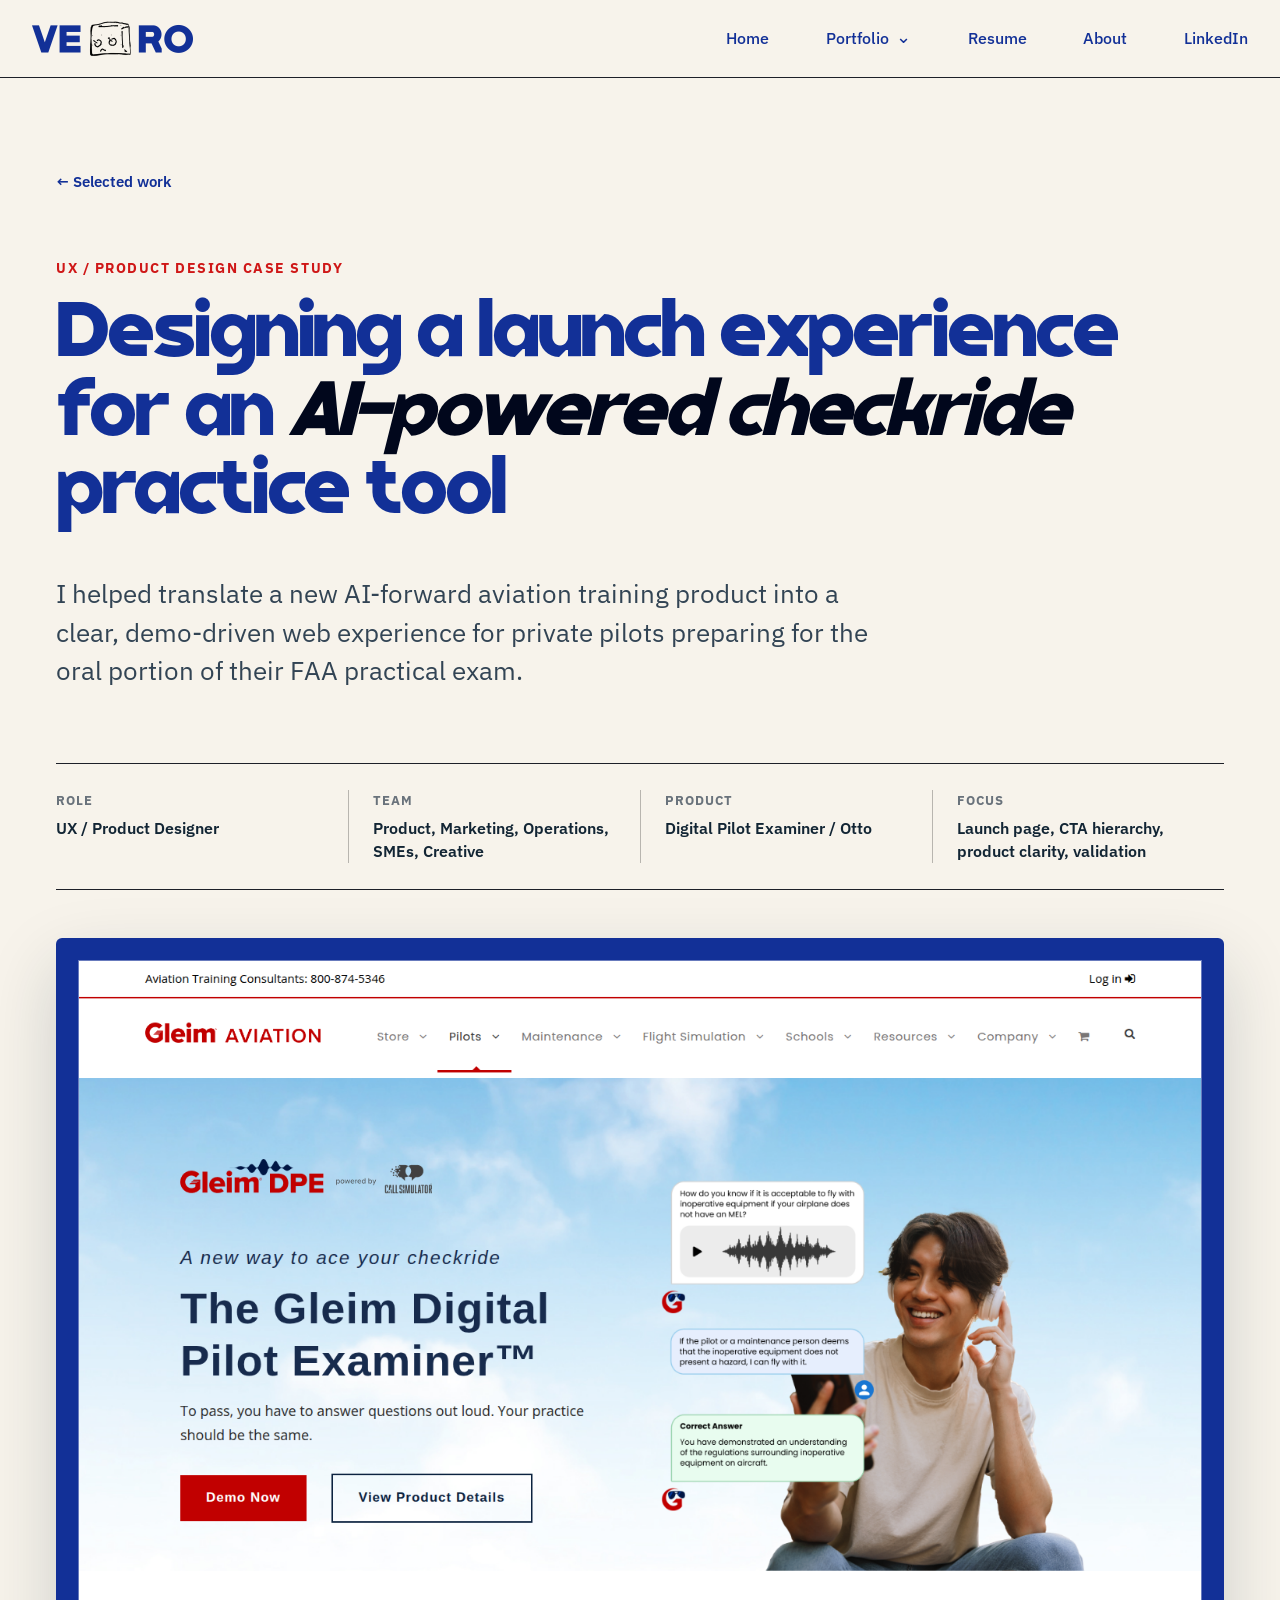
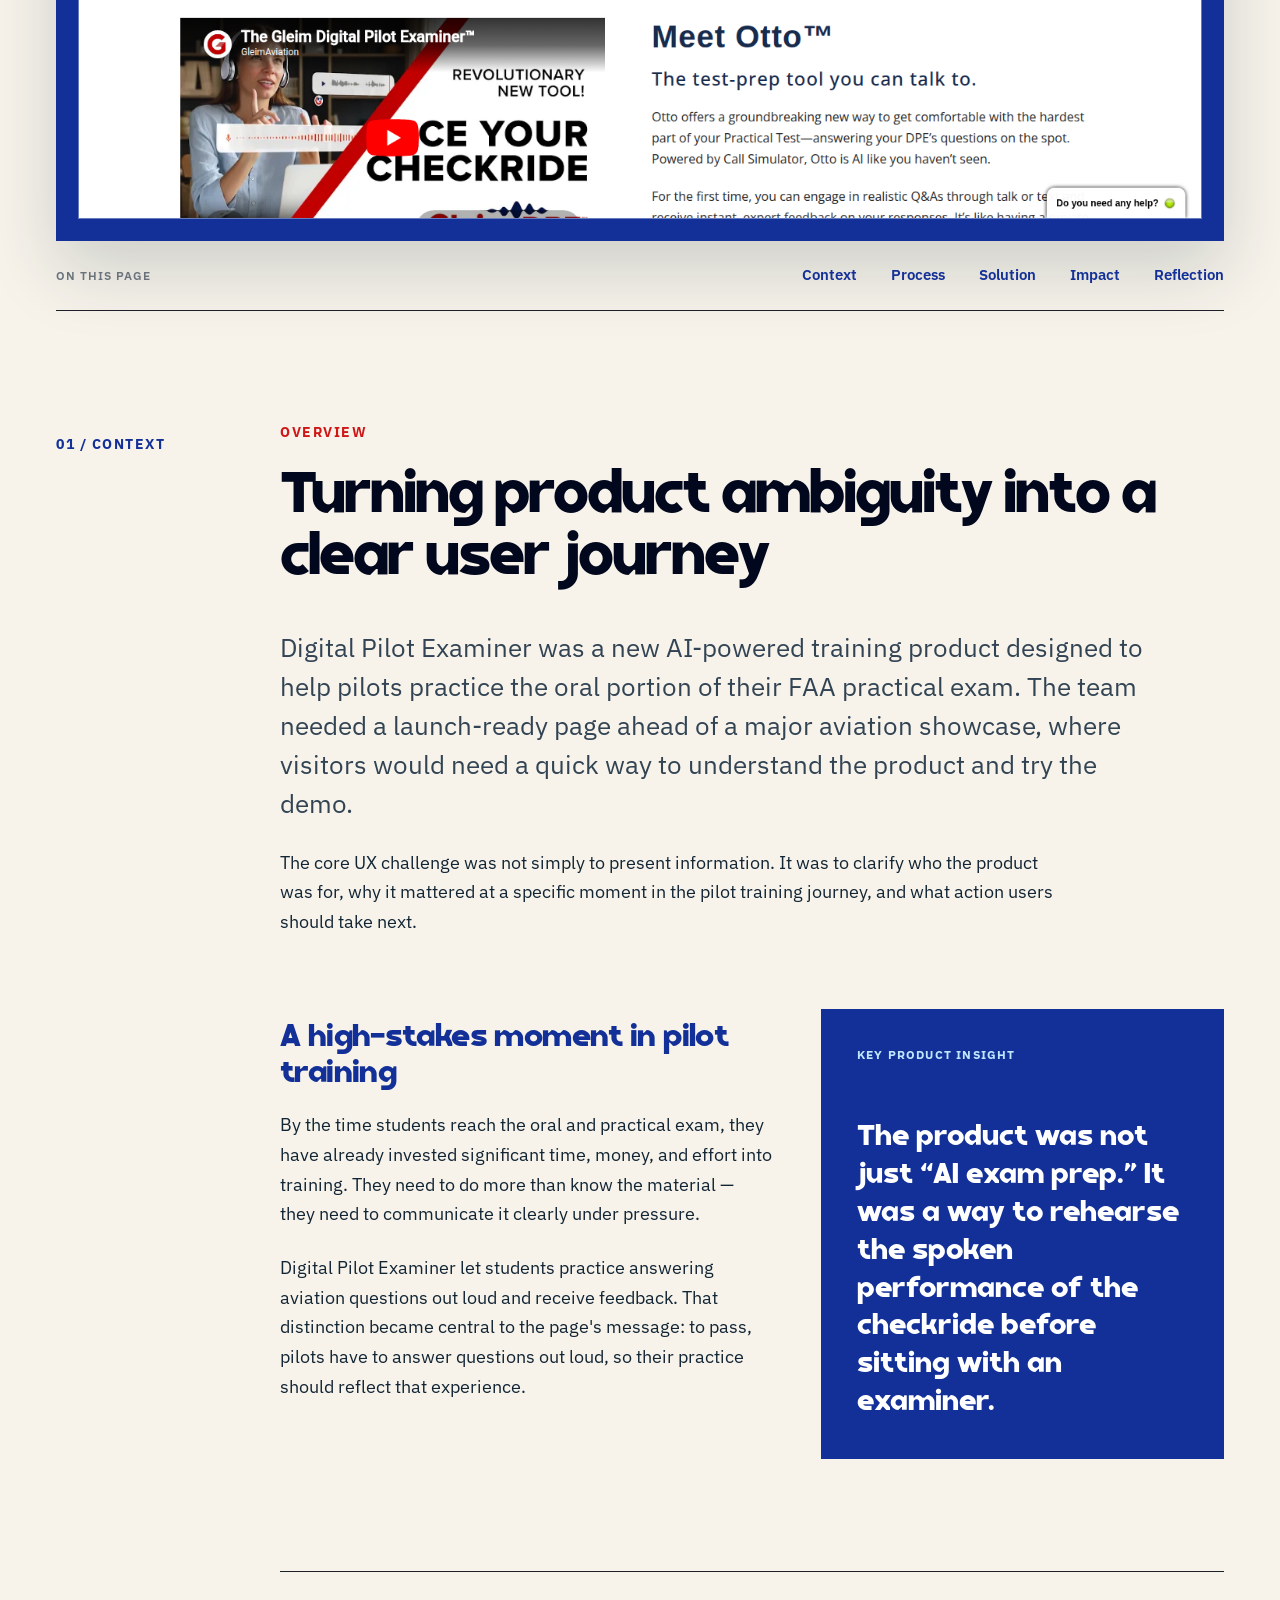
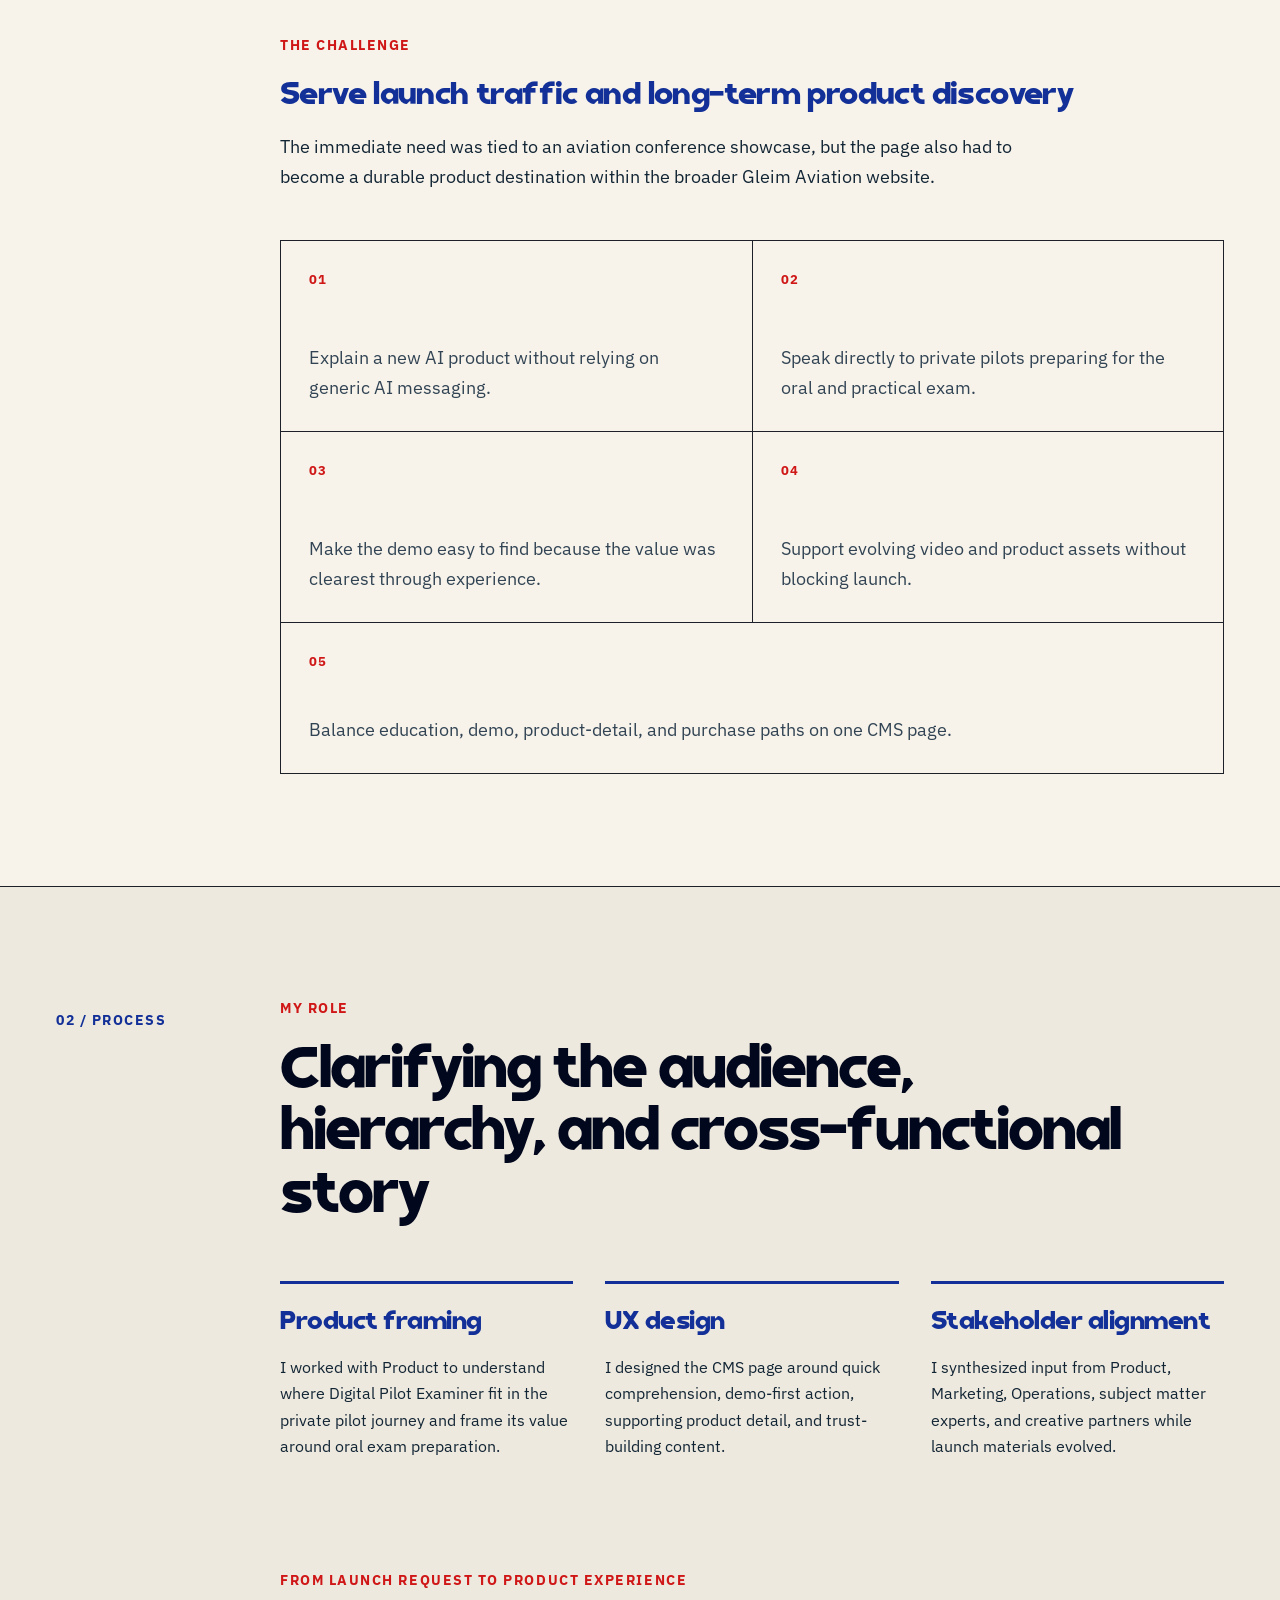
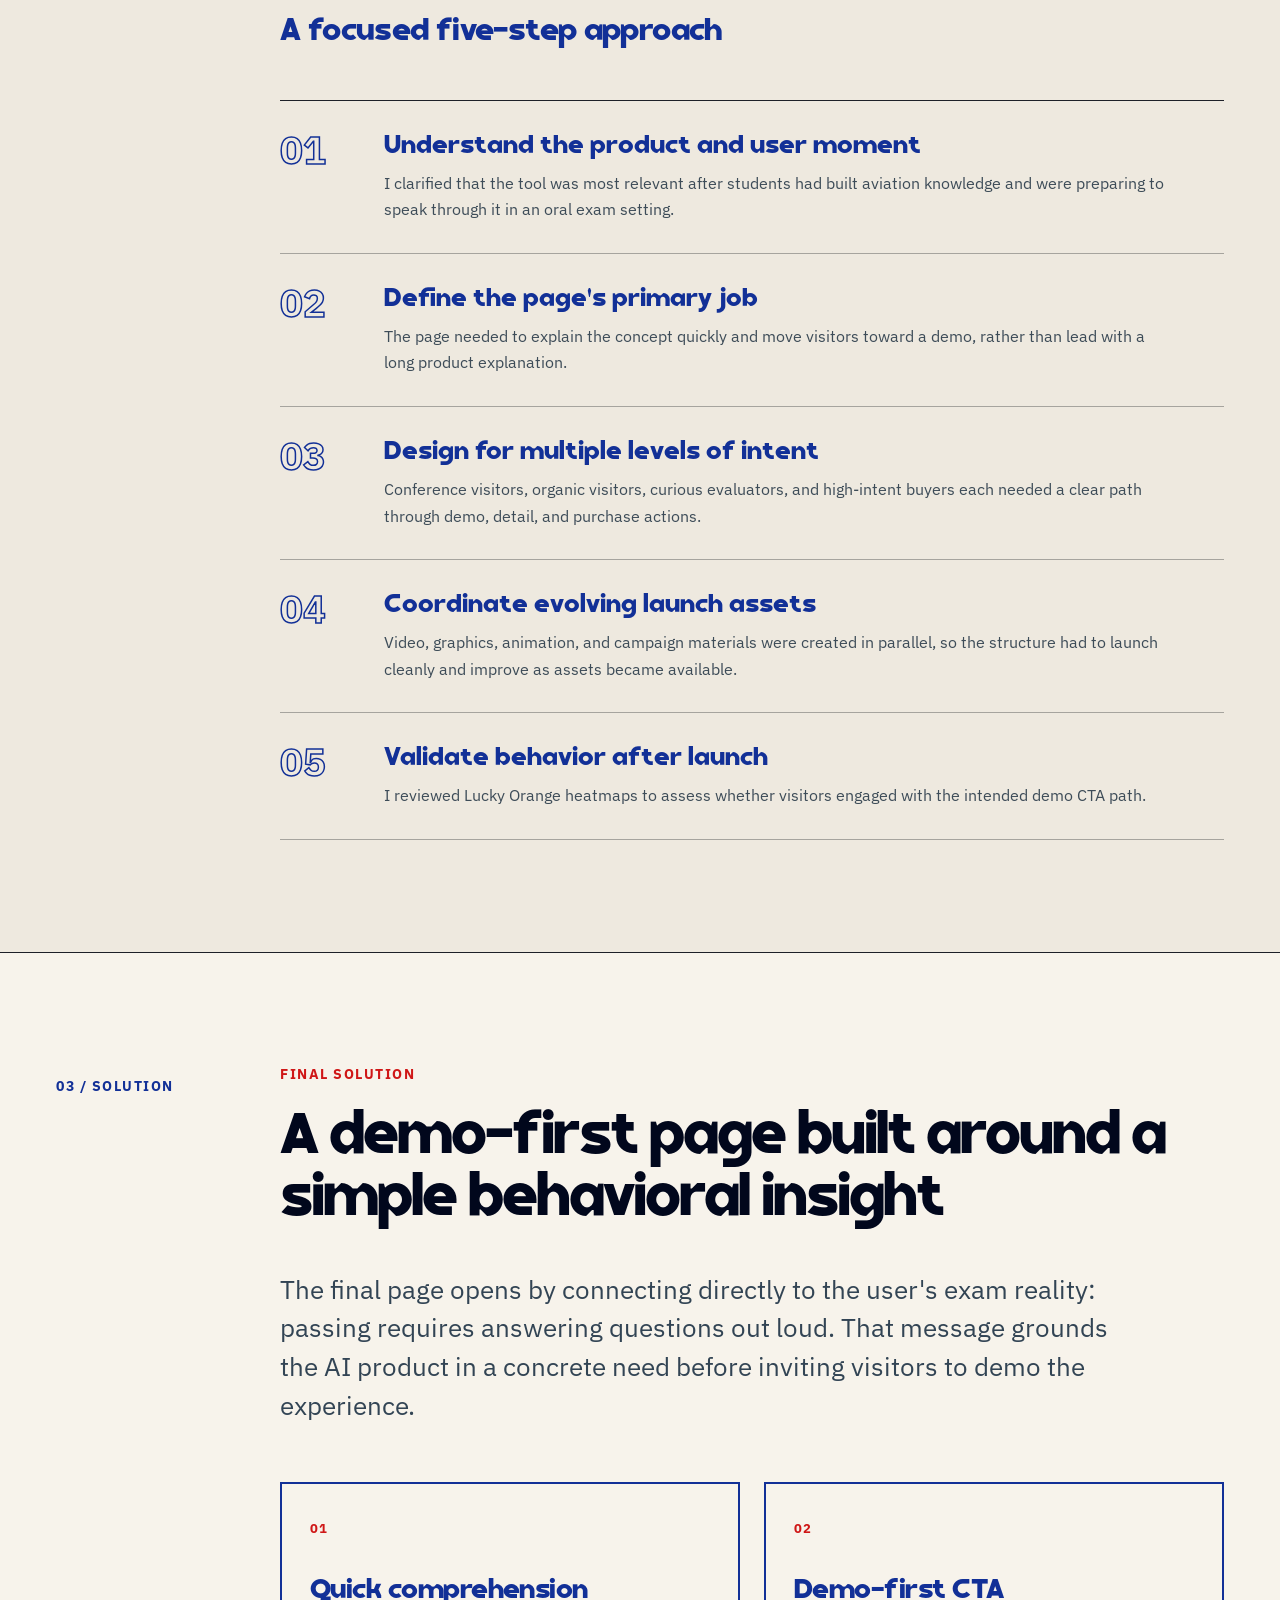
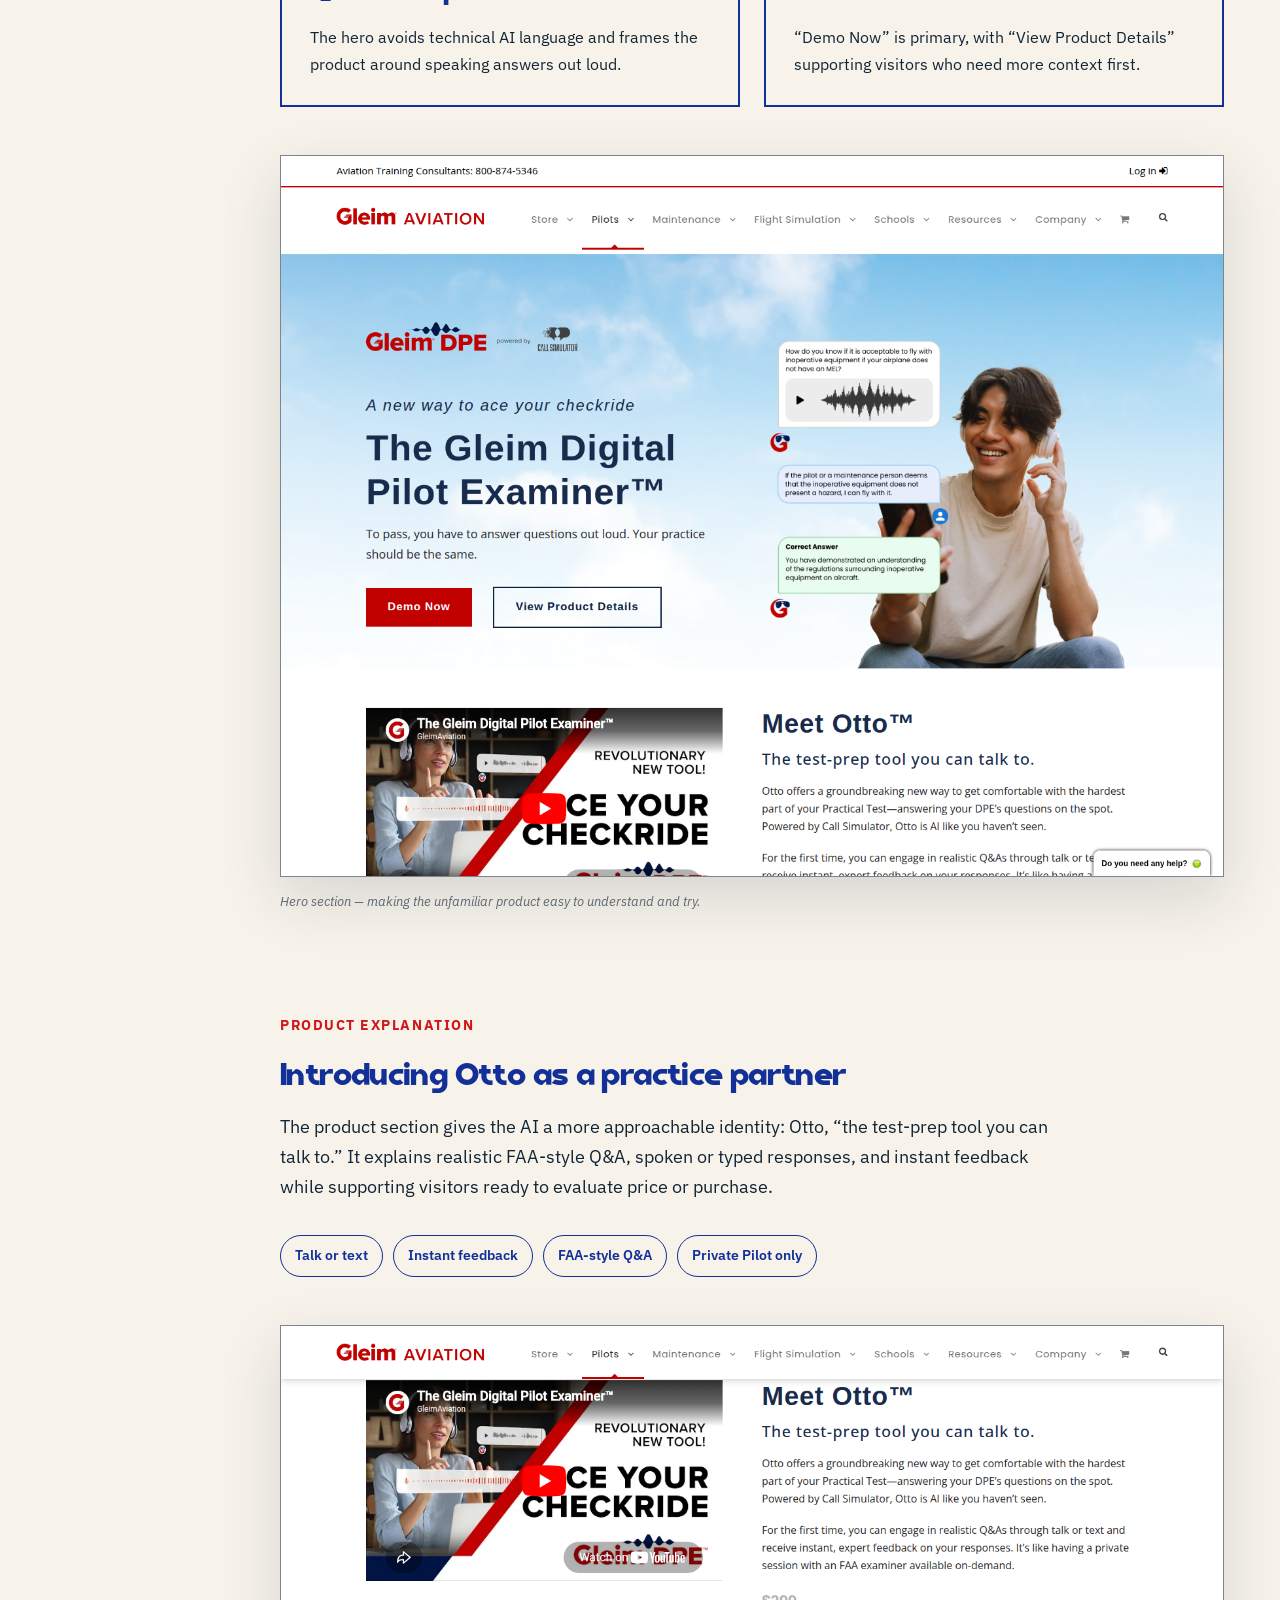
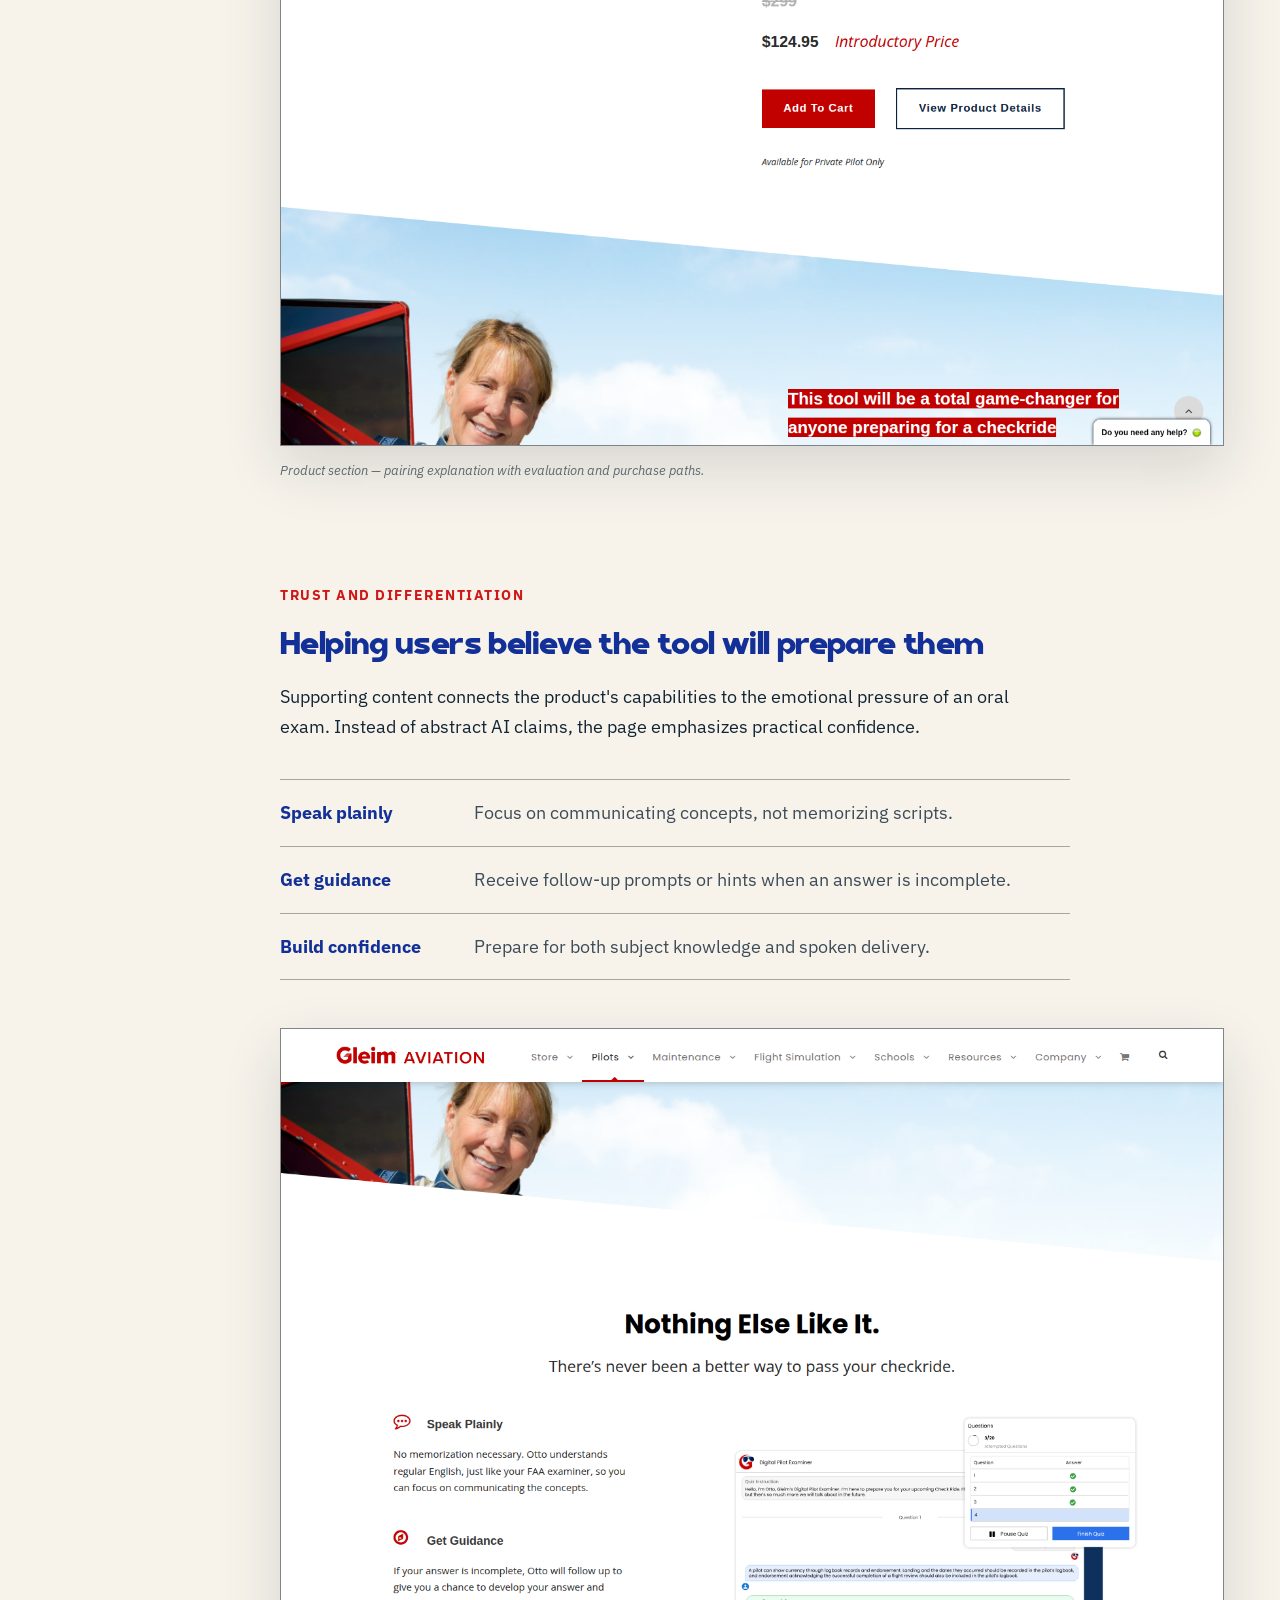
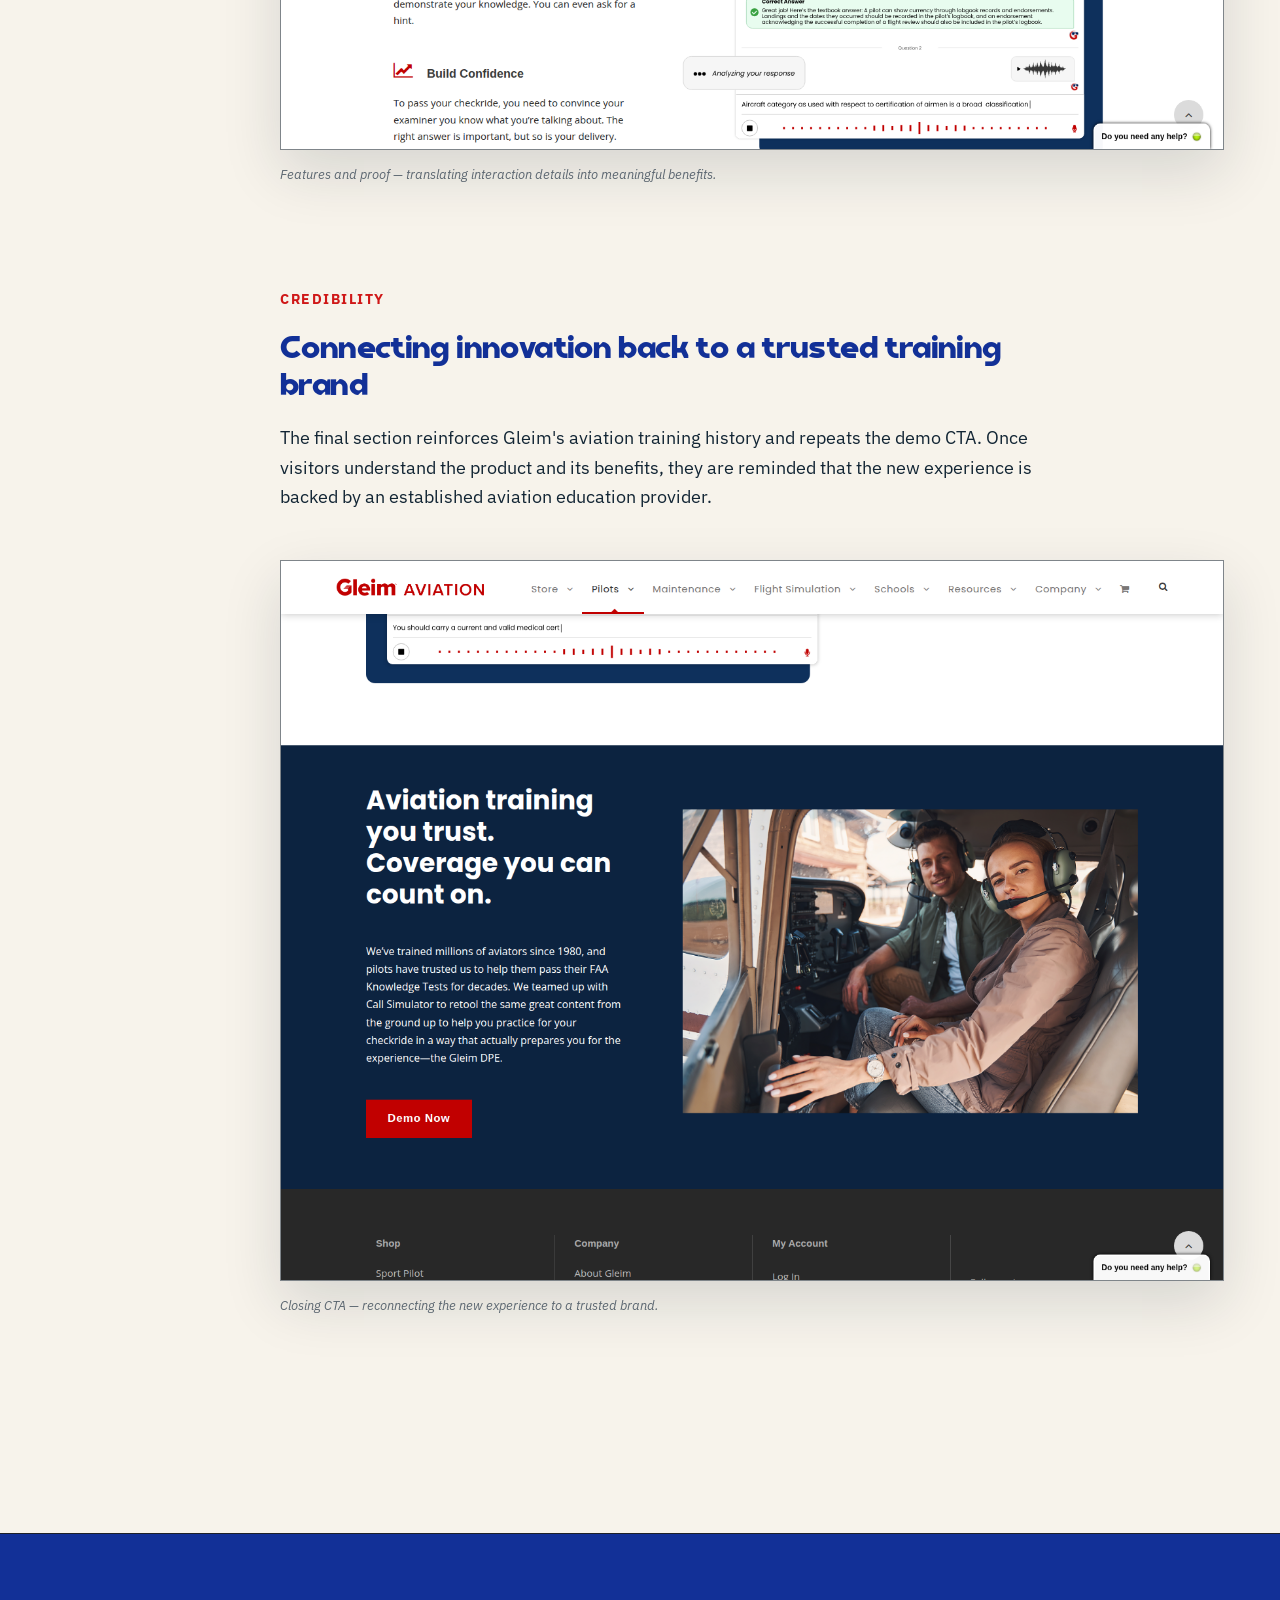
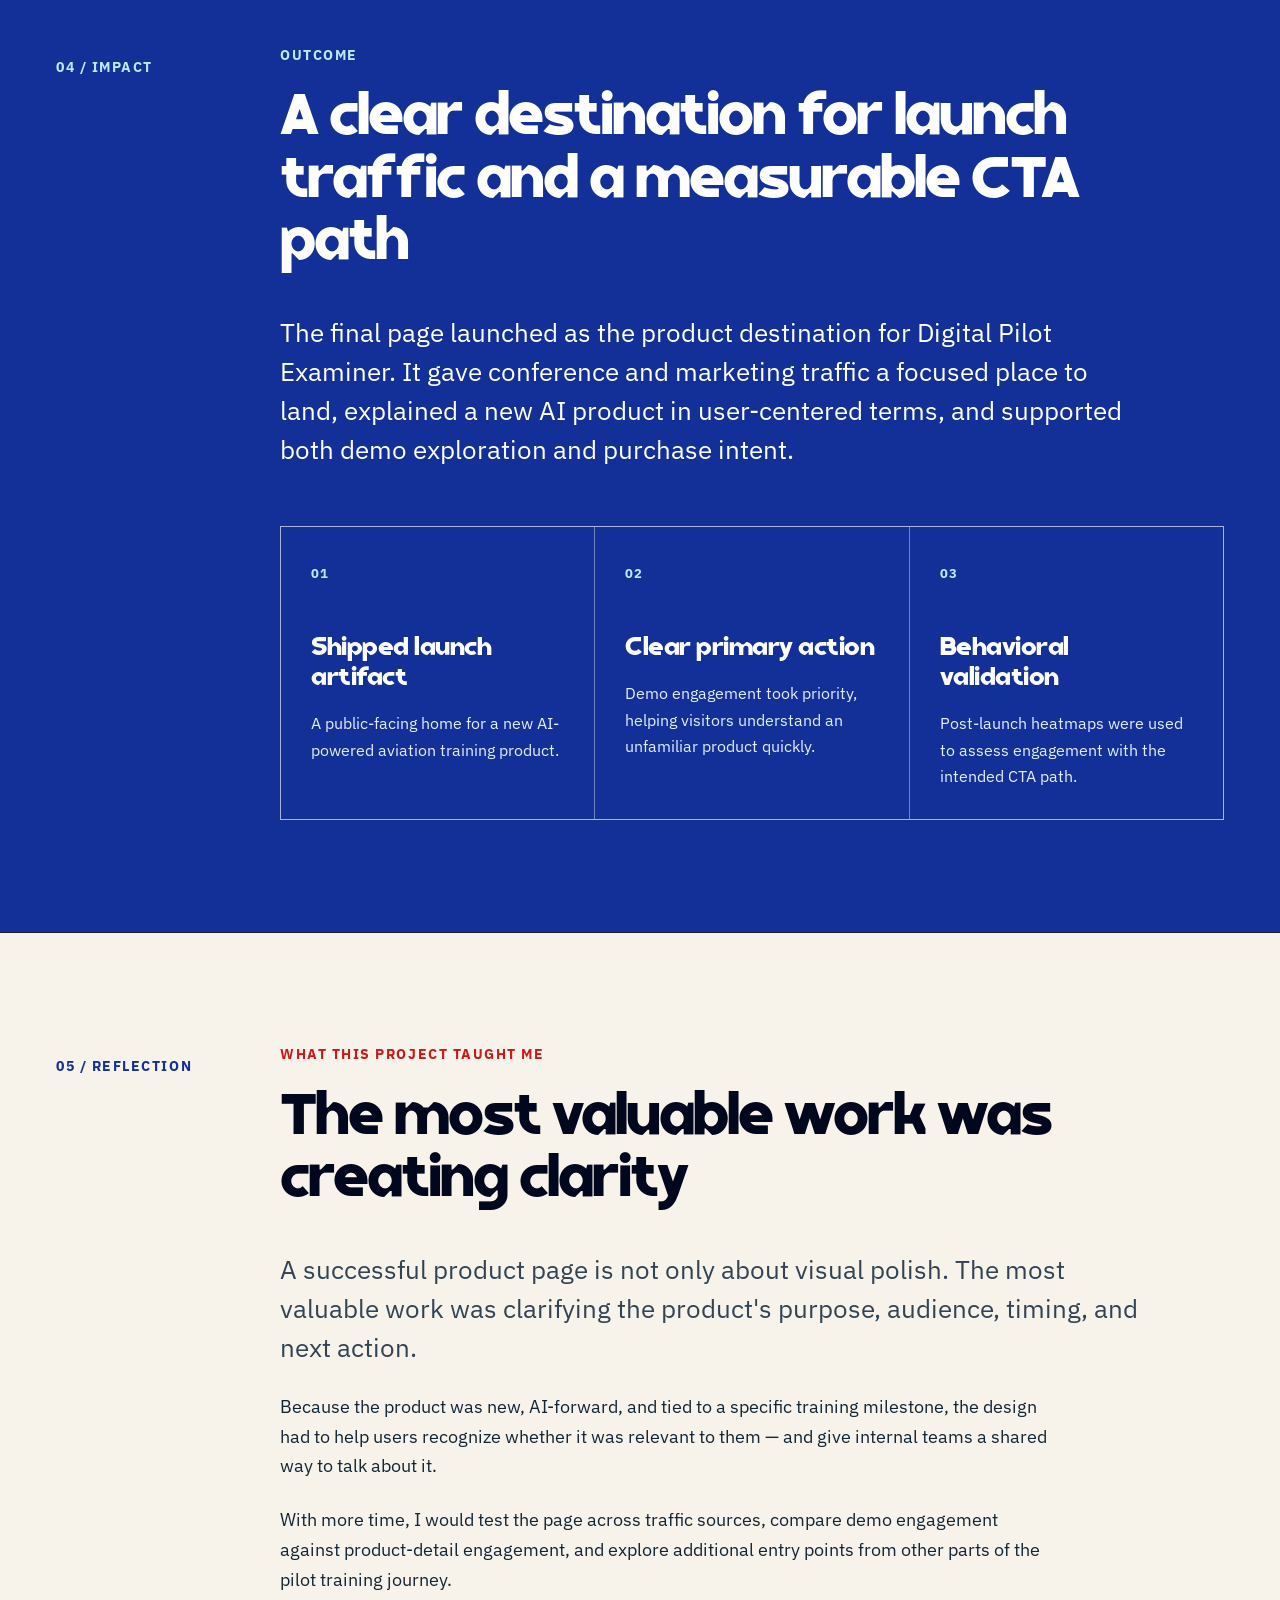
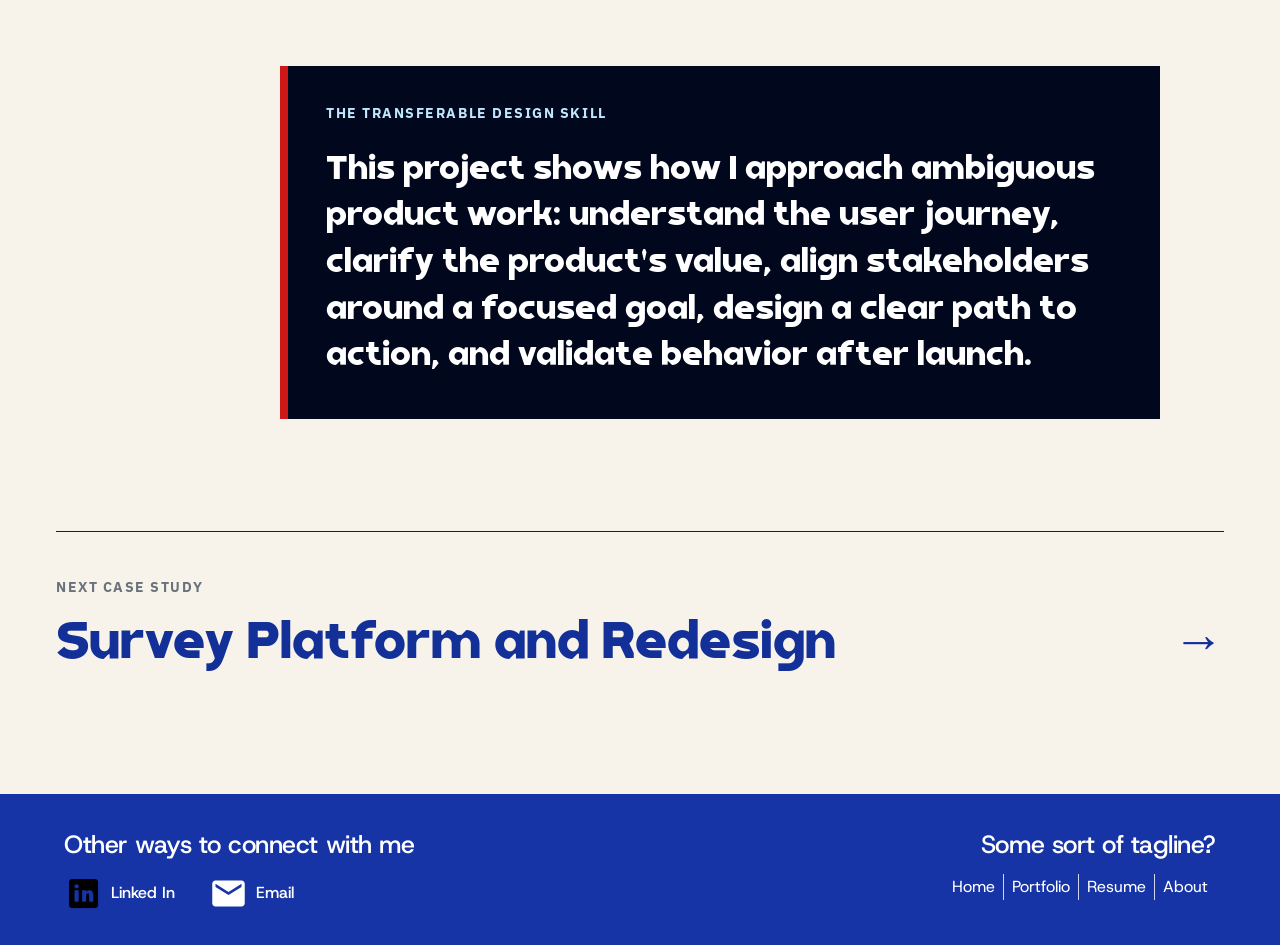
==== commit 25bf956e: "Merge pull request #2 from ElmerTucker/main Add site branding and hero illustration, switch to local" ====
--- a/digital-pilot-examiner.html
+++ b/digital-pilot-examiner.html
@@ -11,7 +11,7 @@
     <link rel="preconnect" href="https://fonts.googleapis.com">
     <link rel="preconnect" href="https://fonts.gstatic.com" crossorigin>
     <link
-        href="https://fonts.googleapis.com/css2?family=Host+Grotesk:wght@400;500&family=IBM+Plex+Sans:ital,wght@0,400;0,500;0,600;0,700;1,400&family=Playfair+Display:ital,wght@0,600;0,700;0,800;1,800&display=swap"
+        href="https://fonts.googleapis.com/css2?family=Host+Grotesk:wght@400;500&family=IBM+Plex+Sans:ital,wght@0,400;0,500;0,600;0,700;1,400&display=swap"
         rel="stylesheet">
     <link rel="stylesheet" href="styles.css" />
 </head>
--- a/styles.css
+++ b/styles.css
@@ -1,3 +1,11 @@
+@font-face {
+    font-family: "Blinko";
+    src: url("assets/fonts/blinko-regular.otf") format("opentype");
+    font-style: normal;
+    font-weight: 400;
+    font-display: swap;
+}
+
 :root {
     --canvas: #f7f3eb;
     --card: #f8f4eb;
@@ -15,6 +23,7 @@
 
 html {
     scroll-behavior: smooth;
+    font-synthesis-weight: none;
 }
 
 body {
@@ -34,8 +43,11 @@
 }
 
 .site-header {
-    min-height: 89px;
-    padding: 16px 32px;
+    position: relative;
+    z-index: 20;
+    height: 78px;
+    min-height: 78px;
+    padding: 20px 32px;
     border-bottom: 1px solid var(--rule);
     display: flex;
     align-items: center;
@@ -46,8 +58,8 @@
 
 .site-brand {
     display: block;
-    width: 253px;
-    height: 57px;
+    width: 162px;
+    height: 37px;
     flex: 0 0 auto;
 }
 
@@ -55,13 +67,15 @@
     display: block;
     width: 100%;
     height: 100%;
-    object-fit: fill;
+    object-fit: contain;
 }
 
 .site-nav {
+    width: 522px;
     display: flex;
     align-items: center;
-    gap: 72px;
+    justify-content: space-between;
+    gap: 0;
     font-size: 16px;
     font-weight: 500;
     color: var(--blue);
@@ -71,6 +85,113 @@
 .footer-nav a,
 .contact-links a {
     text-decoration: none;
+}
+
+.site-nav-menu {
+    position: relative;
+}
+
+.site-nav-menu summary {
+    display: flex;
+    align-items: center;
+    gap: 7px;
+    cursor: pointer;
+    list-style: none;
+}
+
+.site-nav-menu summary::-webkit-details-marker {
+    display: none;
+}
+
+.site-nav-menu summary > span:first-child {
+    position: relative;
+}
+
+.site-nav-menu summary > span:first-child::after {
+    content: "";
+    position: absolute;
+    right: 0;
+    bottom: -4px;
+    left: 0;
+    height: 1px;
+    background: currentColor;
+    transform: scaleX(0);
+    transform-origin: right;
+    transition: transform 180ms ease;
+}
+
+.site-nav-menu summary:hover > span:first-child::after,
+.site-nav-menu summary:focus-visible > span:first-child::after,
+.site-nav-menu[open] summary > span:first-child::after {
+    transform: scaleX(1);
+    transform-origin: left;
+}
+
+.site-nav-chevron {
+    margin-top: -3px;
+    font-size: 18px;
+    line-height: 1;
+    transition: transform 180ms ease;
+}
+
+.site-nav-menu[open] .site-nav-chevron {
+    transform: rotate(180deg);
+}
+
+.site-nav-submenu {
+    position: absolute;
+    z-index: 30;
+    top: calc(100% + 17px);
+    left: 50%;
+    width: 290px;
+    padding: 8px;
+    border: 2px solid var(--rule);
+    border-radius: 4px;
+    background: var(--canvas);
+    box-shadow: 7px 7px 0 var(--blue);
+    transform: translateX(-50%);
+}
+
+.site-nav-submenu a,
+.site-nav-placeholder {
+    display: block;
+    padding: 13px 14px;
+    border-radius: 2px;
+}
+
+.site-nav-submenu a::after {
+    display: none;
+}
+
+.site-nav-submenu a:hover,
+.site-nav-submenu a:focus-visible {
+    background: var(--blue);
+    color: white;
+    outline: none;
+}
+
+.site-nav-submenu strong,
+.site-nav-submenu small {
+    display: block;
+}
+
+.site-nav-submenu strong {
+    font-size: 15px;
+    line-height: 1.35;
+}
+
+.site-nav-submenu small {
+    margin-top: 3px;
+    font-size: 12px;
+    font-weight: 400;
+    line-height: 1.4;
+}
+
+.site-nav-placeholder {
+    border-top: 1px solid rgba(29, 32, 40, 0.18);
+    border-radius: 0;
+    color: var(--ink);
+    opacity: 0.58;
 }
 
 .site-nav a,
@@ -105,19 +226,35 @@
 }
 
 .hero {
-    min-height: 408px;
-    margin-top: 63px;
-    padding: 32px 64px;
-    display: flex;
-    align-items: center;
-    justify-content: center;
+    position: relative;
+    width: min(100%, 1440px);
+    min-height: 0;
+    margin: 0 auto;
+    padding: 0;
+}
+
+.hero-art,
+.hero-art img {
+    display: block;
+    width: 100%;
+}
+
+.hero-art img {
+    height: auto;
 }
 
 .hero h1 {
-    max-width: 1021px;
-    margin: 0;
+    position: absolute;
+    width: 1px;
+    height: 1px;
+    margin: -1px;
+    padding: 0;
+    overflow: hidden;
+    clip: rect(0, 0, 0, 0);
+    white-space: nowrap;
+    border: 0;
     color: var(--blue);
-    font-family: "Playfair Display", serif;
+    font-family: "Blinko", "Arial Rounded MT Bold", sans-serif;
     font-size: clamp(44px, 4vw, 57px);
     font-weight: 600;
     line-height: 1.5;
@@ -151,7 +288,7 @@
 .section-heading h2 {
     margin: 0;
     color: var(--blue);
-    font-family: "Playfair Display", serif;
+    font-family: "Blinko", "Arial Rounded MT Bold", sans-serif;
     font-size: 43px;
     font-weight: 800;
     line-height: 1.5;
@@ -162,7 +299,7 @@
 .section-heading span {
     height: 2px;
     flex: 1;
-    background: #7ca4ff;
+    background: #ef5b4f;
 }
 
 .project-list {
@@ -174,7 +311,7 @@
 .project-card {
     min-height: 427px;
     padding: 30px;
-    border: 3px solid var(--blue);
+    border: 2px solid var(--rule);
     border-radius: 4px;
     display: grid;
     grid-template-columns: minmax(0, 601fr) minmax(0, 599fr);
@@ -259,7 +396,7 @@
 .project-copy h3 {
     margin: 0;
     color: var(--blue);
-    font-family: "Playfair Display", serif;
+    font-family: "Blinko", "Arial Rounded MT Bold", sans-serif;
     font-size: clamp(31px, 2.8vw, 39px);
     font-weight: 700;
     line-height: 1.5;
@@ -372,18 +509,20 @@
 
 @media (max-width: 960px) {
     .site-brand {
-        width: 190px;
-        height: 43px;
+        width: 162px;
+        height: 37px;
     }
 
     .site-nav {
+        width: auto;
+        justify-content: flex-start;
         gap: 28px;
     }
 
     .hero {
-        min-height: 360px;
-        margin-top: 32px;
-        padding-inline: 40px;
+        min-height: 0;
+        margin: 0 auto;
+        padding: 0;
     }
 
     .work {
@@ -409,6 +548,8 @@
 
 @media (max-width: 680px) {
     .site-header {
+        height: auto;
+        min-height: 0;
         padding: 16px 20px;
         flex-wrap: wrap;
         gap: 12px;
@@ -426,16 +567,47 @@
         font-size: 14px;
     }
 
+    .site-nav-menu {
+        position: static;
+    }
+
+    .site-nav-submenu {
+        top: 100%;
+        right: 20px;
+        left: 20px;
+        width: auto;
+        transform: none;
+    }
+
     .hero {
         min-height: 0;
         margin: 0;
         padding: 64px 24px 80px;
+        background-color: var(--canvas);
+        background-image: radial-gradient(circle, rgba(29, 32, 40, 0.2) 3px, transparent 3.5px);
+        background-size: 47px 47px;
+    }
+
+    .hero-art {
+        display: none;
     }
 
     .hero h1 {
+        position: static;
+        width: auto;
+        height: auto;
+        margin: 0;
+        overflow: visible;
+        clip: auto;
+        white-space: normal;
+        border: 0;
         font-size: clamp(36px, 10vw, 46px);
         line-height: 1.28;
         text-align: left;
+    }
+
+    .hero em {
+        color: #d63812;
     }
 
     .hero span {
@@ -570,7 +742,7 @@
 .survey-page h3,
 .survey-page h4,
 .survey-meta dt {
-    font-family: "Playfair Display", serif;
+    font-family: "Blinko", "Arial Rounded MT Bold", sans-serif;
 }
 
 .survey-hero h1 {
@@ -729,7 +901,7 @@
     place-items: center;
     border-radius: 50%;
     background: var(--canvas);
-    font-family: "Playfair Display", serif;
+    font-family: "Blinko", "Arial Rounded MT Bold", sans-serif;
     font-size: 19px;
     font-weight: 800;
 }
@@ -843,7 +1015,7 @@
 .timing-grid span {
     display: block;
     color: var(--survey-blue);
-    font-family: "Playfair Display", serif;
+    font-family: "Blinko", "Arial Rounded MT Bold", sans-serif;
     font-size: 22px;
     font-weight: 700;
 }
@@ -858,11 +1030,81 @@
     margin: 60px auto 0;
 }
 
-.persona-figure img {
+.persona-carousel__viewport {
+    overflow: hidden;
+    border: 2px solid var(--rule);
+    background: #edf1fb;
+    outline: 0;
+    touch-action: pan-y;
+    user-select: none;
+}
+
+.persona-carousel__viewport:focus-visible {
+    box-shadow: 0 0 0 4px rgba(124, 164, 255, 0.45);
+}
+
+.persona-carousel__track {
+    display: flex;
+    transition: transform 420ms cubic-bezier(0.22, 1, 0.36, 1);
+    will-change: transform;
+}
+
+.persona-carousel__slide {
+    min-width: 100%;
+    aspect-ratio: 16 / 9;
+    display: grid;
+    place-items: stretch;
+}
+
+.persona-carousel__slide img {
     display: block;
     width: 100%;
-    border: 2px solid var(--rule);
-    background: #edf1fb;
+    height: 100%;
+    object-fit: cover;
+    -webkit-user-drag: none;
+}
+
+.persona-carousel__dots {
+    margin-top: 28px;
+    display: flex;
+    align-items: center;
+    justify-content: center;
+    gap: clamp(28px, 5vw, 64px);
+}
+
+.persona-carousel__dots button {
+    width: 18px;
+    height: 18px;
+    padding: 0;
+    border: 0;
+    border-radius: 50%;
+    background: #d1d1d2;
+    cursor: pointer;
+    transition: background-color 180ms ease, transform 180ms ease;
+}
+
+.persona-carousel__dots button:hover {
+    transform: scale(1.18);
+}
+
+.persona-carousel__dots button[aria-selected="true"] {
+    background: #141517;
+}
+
+.persona-carousel__dots button:focus-visible {
+    outline: 3px solid var(--survey-line);
+    outline-offset: 4px;
+}
+
+.persona-carousel__status {
+    position: absolute;
+    width: 1px;
+    height: 1px;
+    padding: 0;
+    overflow: hidden;
+    clip: rect(0, 0, 0, 0);
+    white-space: nowrap;
+    border: 0;
 }
 
 .persona-figure figcaption {
@@ -942,7 +1184,7 @@
     padding: 32px;
     background: var(--survey-blue);
     color: white;
-    font-family: "Playfair Display", serif;
+    font-family: "Blinko", "Arial Rounded MT Bold", sans-serif;
     font-size: 22px;
     font-style: italic;
     line-height: 1.45;
@@ -977,7 +1219,7 @@
 .impact-stat span,
 .impact-feature strong {
     color: var(--survey-blue);
-    font-family: "Playfair Display", serif;
+    font-family: "IBM Plex Sans", sans-serif;
     font-size: clamp(54px, 5vw, 72px);
     font-weight: 700;
     line-height: 1;
@@ -1161,6 +1403,20 @@
         margin-left: -20px;
     }
 
+    .persona-carousel__viewport {
+        border-inline: 0;
+    }
+
+    .persona-carousel__dots {
+        margin-top: 22px;
+        gap: 34px;
+    }
+
+    .persona-carousel__dots button {
+        width: 16px;
+        height: 16px;
+    }
+
     .persona-figure figcaption {
         padding-inline: 20px;
     }
@@ -1208,6 +1464,13 @@
 
     .impact-feature {
         grid-column: auto;
+    }
+}
+
+@media (prefers-reduced-motion: reduce) {
+    .persona-carousel__track,
+    .persona-carousel__dots button {
+        transition: none;
     }
 }
 
@@ -1306,7 +1569,7 @@
     max-width: 1120px;
     margin: 0;
     color: var(--blue);
-    font-family: "Playfair Display", serif;
+    font-family: "Blinko", "Arial Rounded MT Bold", sans-serif;
     font-size: clamp(52px, 6vw, 86px);
     font-weight: 700;
     letter-spacing: -0.04em;
@@ -1439,7 +1702,7 @@
     max-width: 900px;
     margin: 0 0 38px;
     color: var(--black);
-    font-family: "Playfair Display", serif;
+    font-family: "Blinko", "Arial Rounded MT Bold", sans-serif;
     font-size: clamp(42px, 4.5vw, 64px);
     font-weight: 700;
     letter-spacing: -0.035em;
@@ -1449,7 +1712,7 @@
 .case-section h3 {
     margin: 0 0 16px;
     color: var(--blue);
-    font-family: "Playfair Display", serif;
+    font-family: "Blinko", "Arial Rounded MT Bold", sans-serif;
     font-size: clamp(27px, 2.4vw, 36px);
     font-weight: 700;
     letter-spacing: -0.02em;
@@ -1502,7 +1765,7 @@
 .insight-card p:last-child {
     margin: 0;
     color: white;
-    font-family: "Playfair Display", serif;
+    font-family: "Blinko", "Arial Rounded MT Bold", sans-serif;
     font-size: 28px;
     font-weight: 600;
     line-height: 1.35;
@@ -1606,7 +1869,7 @@
 .process-list h4 {
     margin: 0 0 8px;
     color: var(--blue);
-    font-family: "Playfair Display", serif;
+    font-family: "Blinko", "Arial Rounded MT Bold", sans-serif;
     font-size: 25px;
     line-height: 1.25;
 }
@@ -1771,7 +2034,7 @@
 .transferable-skill p:last-child {
     max-width: none;
     margin: 0;
-    font-family: "Playfair Display", serif;
+    font-family: "Blinko", "Arial Rounded MT Bold", sans-serif;
     font-size: clamp(25px, 2.6vw, 35px);
     font-weight: 600;
     line-height: 1.4;
@@ -1793,7 +2056,7 @@
     justify-content: space-between;
     gap: 32px;
     color: var(--blue);
-    font-family: "Playfair Display", serif;
+    font-family: "Blinko", "Arial Rounded MT Bold", sans-serif;
     font-size: clamp(34px, 4vw, 56px);
     font-weight: 700;
     line-height: 1.15;
